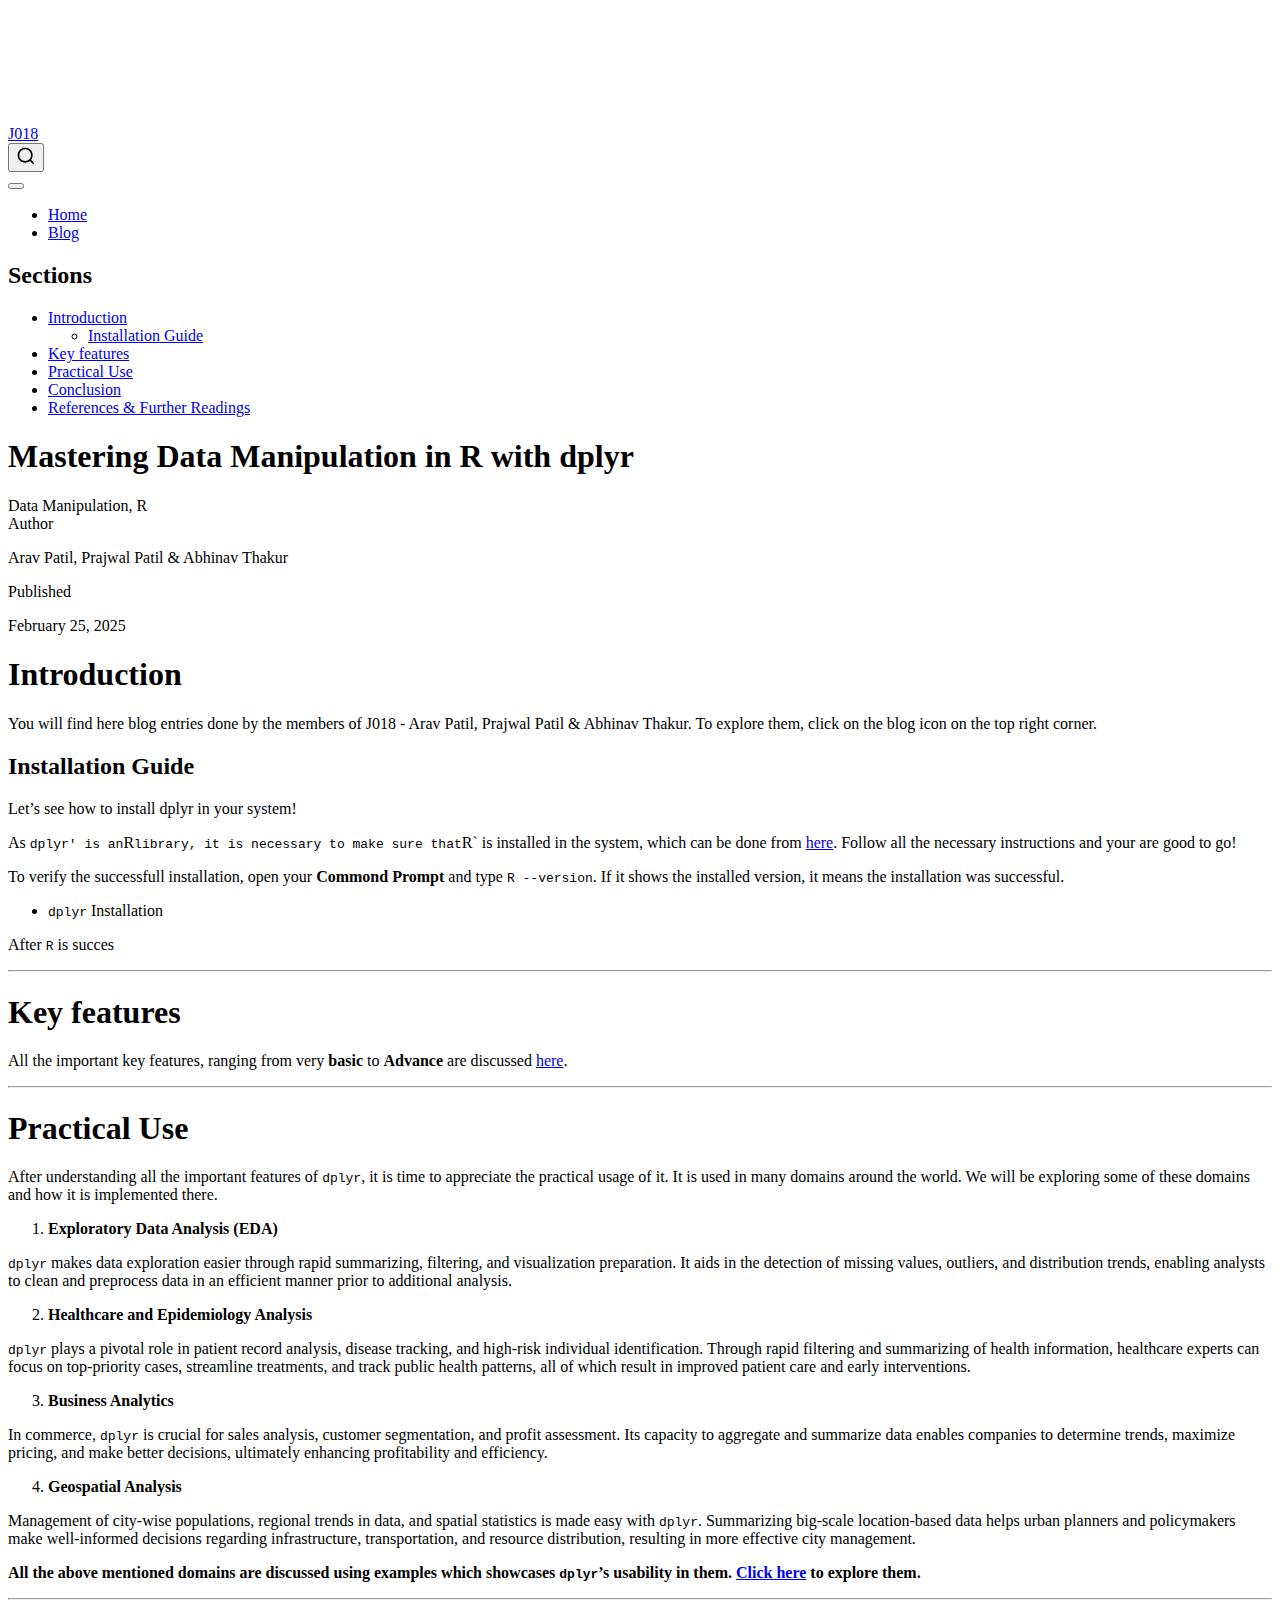
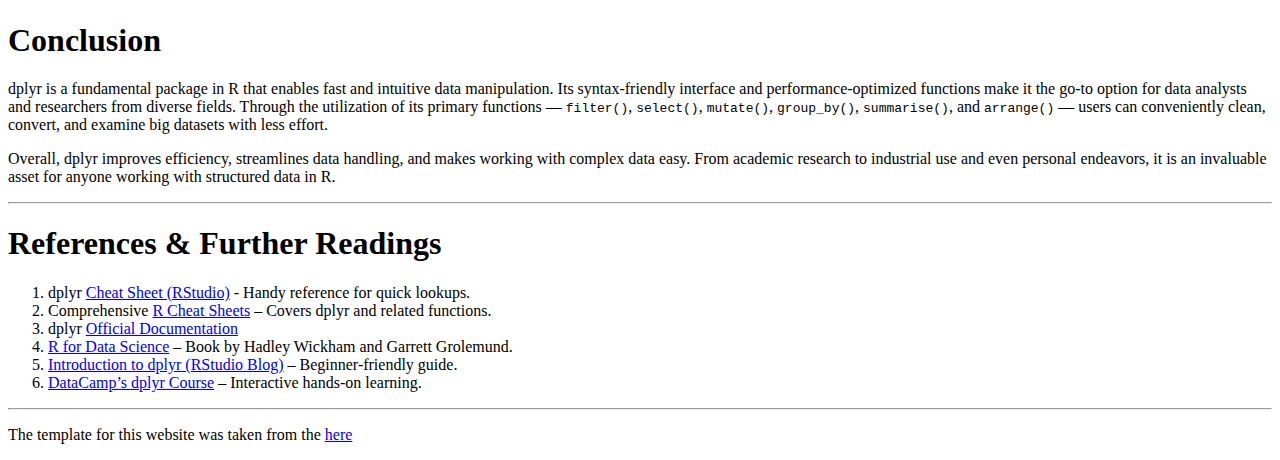
==== index.html @ f8c38899 "Built site for gh-pages" ====
<!DOCTYPE html>
<html xmlns="http://www.w3.org/1999/xhtml" lang="en" xml:lang="en"><head>

<meta charset="utf-8">
<meta name="generator" content="quarto-1.6.42">

<meta name="viewport" content="width=device-width, initial-scale=1.0, user-scalable=yes">

<meta name="dcterms.date" content="2025-02-25">

<title>Mastering Data Manipulation in R with dplyr – J018</title>
<style>
code{white-space: pre-wrap;}
span.smallcaps{font-variant: small-caps;}
div.columns{display: flex; gap: min(4vw, 1.5em);}
div.column{flex: auto; overflow-x: auto;}
div.hanging-indent{margin-left: 1.5em; text-indent: -1.5em;}
ul.task-list{list-style: none;}
ul.task-list li input[type="checkbox"] {
  width: 0.8em;
  margin: 0 0.8em 0.2em -1em; /* quarto-specific, see https://github.com/quarto-dev/quarto-cli/issues/4556 */ 
  vertical-align: middle;
}
</style>


<script src="site_libs/quarto-nav/quarto-nav.js"></script>
<script src="site_libs/quarto-nav/headroom.min.js"></script>
<script src="site_libs/clipboard/clipboard.min.js"></script>
<script src="site_libs/quarto-search/autocomplete.umd.js"></script>
<script src="site_libs/quarto-search/fuse.min.js"></script>
<script src="site_libs/quarto-search/quarto-search.js"></script>
<meta name="quarto:offset" content="./">
<script src="site_libs/quarto-html/quarto.js"></script>
<script src="site_libs/quarto-html/popper.min.js"></script>
<script src="site_libs/quarto-html/tippy.umd.min.js"></script>
<script src="site_libs/quarto-html/anchor.min.js"></script>
<link href="site_libs/quarto-html/tippy.css" rel="stylesheet">
<link href="site_libs/quarto-html/quarto-syntax-highlighting-8e00f2f28a1266a720913de837032221.css" rel="stylesheet" id="quarto-text-highlighting-styles">
<script src="site_libs/bootstrap/bootstrap.min.js"></script>
<link href="site_libs/bootstrap/bootstrap-icons.css" rel="stylesheet">
<link href="site_libs/bootstrap/bootstrap-535b2d08f8885db18e96ea21f6c52a14.min.css" rel="stylesheet" append-hash="true" id="quarto-bootstrap" data-mode="light">
<script id="quarto-search-options" type="application/json">{
  "location": "navbar",
  "copy-button": false,
  "collapse-after": 3,
  "panel-placement": "end",
  "type": "overlay",
  "limit": 50,
  "keyboard-shortcut": [
    "f",
    "/",
    "s"
  ],
  "show-item-context": false,
  "language": {
    "search-no-results-text": "No results",
    "search-matching-documents-text": "matching documents",
    "search-copy-link-title": "Copy link to search",
    "search-hide-matches-text": "Hide additional matches",
    "search-more-match-text": "more match in this document",
    "search-more-matches-text": "more matches in this document",
    "search-clear-button-title": "Clear",
    "search-text-placeholder": "",
    "search-detached-cancel-button-title": "Cancel",
    "search-submit-button-title": "Submit",
    "search-label": "Search"
  }
}</script>


</head>

<body class="nav-fixed">

<div id="quarto-search-results"></div>
  <header id="quarto-header" class="headroom fixed-top">
    <nav class="navbar navbar-expand-lg " data-bs-theme="dark">
      <div class="navbar-container container-fluid">
      <div class="navbar-brand-container mx-auto">
    <a class="navbar-brand" href="./index.html">
    <span class="navbar-title">J018</span>
    </a>
  </div>
            <div id="quarto-search" class="" title="Search"></div>
          <button class="navbar-toggler" type="button" data-bs-toggle="collapse" data-bs-target="#navbarCollapse" aria-controls="navbarCollapse" role="menu" aria-expanded="false" aria-label="Toggle navigation" onclick="if (window.quartoToggleHeadroom) { window.quartoToggleHeadroom(); }">
  <span class="navbar-toggler-icon"></span>
</button>
          <div class="collapse navbar-collapse" id="navbarCollapse">
            <ul class="navbar-nav navbar-nav-scroll ms-auto">
  <li class="nav-item">
    <a class="nav-link active" href="./index.html" aria-current="page"> 
<span class="menu-text">Home</span></a>
  </li>  
  <li class="nav-item">
    <a class="nav-link" href="./blog.html"> 
<span class="menu-text">Blog</span></a>
  </li>  
</ul>
          </div> <!-- /navcollapse -->
            <div class="quarto-navbar-tools">
</div>
      </div> <!-- /container-fluid -->
    </nav>
</header>
<!-- content -->
<div id="quarto-content" class="quarto-container page-columns page-rows-contents page-layout-article page-navbar">
<!-- sidebar -->
<!-- margin-sidebar -->
    <div id="quarto-margin-sidebar" class="sidebar margin-sidebar">
        <nav id="TOC" role="doc-toc" class="toc-active">
    <h2 id="toc-title">Sections</h2>
   
  <ul>
  <li><a href="#introduction" id="toc-introduction" class="nav-link active" data-scroll-target="#introduction">Introduction</a>
  <ul class="collapse">
  <li><a href="#installation-guide" id="toc-installation-guide" class="nav-link" data-scroll-target="#installation-guide">Installation Guide</a></li>
  </ul></li>
  <li><a href="#key-features" id="toc-key-features" class="nav-link" data-scroll-target="#key-features">Key features</a></li>
  <li><a href="#practical-use" id="toc-practical-use" class="nav-link" data-scroll-target="#practical-use">Practical Use</a></li>
  <li><a href="#conclusion" id="toc-conclusion" class="nav-link" data-scroll-target="#conclusion">Conclusion</a></li>
  <li><a href="#references-further-readings" id="toc-references-further-readings" class="nav-link" data-scroll-target="#references-further-readings">References &amp; Further Readings</a></li>
  </ul>
</nav>
    </div>
<!-- main -->
<main class="content" id="quarto-document-content">

<header id="title-block-header" class="quarto-title-block default">
<div class="quarto-title">
<h1 class="title">Mastering Data Manipulation in R with dplyr</h1>
  <div class="quarto-categories">
    <div class="quarto-category">Data Manipulation, R</div>
  </div>
  </div>



<div class="quarto-title-meta">

    <div>
    <div class="quarto-title-meta-heading">Author</div>
    <div class="quarto-title-meta-contents">
             <p>Arav Patil, Prajwal Patil &amp; Abhinav Thakur </p>
          </div>
  </div>
    
    <div>
    <div class="quarto-title-meta-heading">Published</div>
    <div class="quarto-title-meta-contents">
      <p class="date">February 25, 2025</p>
    </div>
  </div>
  
    
  </div>
  


</header>


<section id="introduction" class="level1">
<h1>Introduction</h1>
<p>You will find here blog entries done by the members of J018 - Arav Patil, Prajwal Patil &amp; Abhinav Thakur. To explore them, click on the blog icon on the top right corner.</p>
<section id="installation-guide" class="level2">
<h2 class="anchored" data-anchor-id="installation-guide">Installation Guide</h2>
<p>Let’s see how to install dplyr in your system!</p>
<p>As <code>dplyr' is an</code>R<code>library, it is necessary to make sure that</code>R` is installed in the system, which can be done from <a href="https://cran.r-project.org/bin/windows/base/">here</a>. Follow all the necessary instructions and your are good to go!</p>
<p>To verify the successfull installation, open your <strong>Commond Prompt</strong> and type <code>R --version</code>. If it shows the installed version, it means the installation was successful.</p>
<ul>
<li><code>dplyr</code> Installation</li>
</ul>
<p>After <code>R</code> is succes</p>
<hr>
</section>
</section>
<section id="key-features" class="level1">
<h1>Key features</h1>
<p>All the important key features, ranging from very <strong>basic</strong> to <strong>Advance</strong> are discussed <a href="https://aravpatil000.github.io/quarto-web/posts/J018_R_Coding.html">here</a>.</p>
<hr>
</section>
<section id="practical-use" class="level1">
<h1>Practical Use</h1>
<p>After understanding all the important features of <code>dplyr</code>, it is time to appreciate the practical usage of it. It is used in many domains around the world. We will be exploring some of these domains and how it is implemented there.</p>
<ol type="1">
<li><strong>Exploratory Data Analysis (EDA)</strong></li>
</ol>
<p><code>dplyr</code> makes data exploration easier through rapid summarizing, filtering, and visualization preparation. It aids in the detection of missing values, outliers, and distribution trends, enabling analysts to clean and preprocess data in an efficient manner prior to additional analysis.</p>
<ol start="2" type="1">
<li><strong>Healthcare and Epidemiology Analysis</strong></li>
</ol>
<p><code>dplyr</code> plays a pivotal role in patient record analysis, disease tracking, and high-risk individual identification. Through rapid filtering and summarizing of health information, healthcare experts can focus on top-priority cases, streamline treatments, and track public health patterns, all of which result in improved patient care and early interventions.</p>
<ol start="3" type="1">
<li><strong>Business Analytics</strong></li>
</ol>
<p>In commerce, <code>dplyr</code> is crucial for sales analysis, customer segmentation, and profit assessment. Its capacity to aggregate and summarize data enables companies to determine trends, maximize pricing, and make better decisions, ultimately enhancing profitability and efficiency.</p>
<ol start="4" type="1">
<li><strong>Geospatial Analysis</strong></li>
</ol>
<p>Management of city-wise populations, regional trends in data, and spatial statistics is made easy with <code>dplyr</code>. Summarizing big-scale location-based data helps urban planners and policymakers make well-informed decisions regarding infrastructure, transportation, and resource distribution, resulting in more effective city management.</p>
<p><strong>All the above mentioned domains are discussed using examples which showcases <code>dplyr</code>’s usability in them. <a href="https://aravpatil000.github.io/quarto-web/posts/J018_Exposition.html">Click here</a> to explore them.</strong></p>
<hr>
</section>
<section id="conclusion" class="level1">
<h1>Conclusion</h1>
<p>dplyr is a fundamental package in R that enables fast and intuitive data manipulation. Its syntax-friendly interface and performance-optimized functions make it the go-to option for data analysts and researchers from diverse fields. Through the utilization of its primary functions — <code>filter()</code>, <code>select()</code>, <code>mutate()</code>, <code>group_by()</code>, <code>summarise()</code>, and <code>arrange()</code> — users can conveniently clean, convert, and examine big datasets with less effort.</p>
<p>Overall, dplyr improves efficiency, streamlines data handling, and makes working with complex data easy. From academic research to industrial use and even personal endeavors, it is an invaluable asset for anyone working with structured data in R.</p>
<hr>
</section>
<section id="references-further-readings" class="level1">
<h1>References &amp; Further Readings</h1>
<ol type="1">
<li>dplyr <a href="https://rstudio.github.io/cheatsheets/data-transformation.pdf">Cheat Sheet (RStudio)</a> - Handy reference for quick lookups.</li>
<li>Comprehensive <a href="https://github.com/rstudio/cheatsheets">R Cheat Sheets</a> – Covers dplyr and related functions.</li>
<li>dplyr <a href="https://dplyr.tidyverse.org/">Official Documentation</a></li>
<li><a href="https://r4ds.had.co.nz/">R for Data Science</a> – Book by Hadley Wickham and Garrett Grolemund.</li>
<li><a href="https://www.rstudio.com/resources/cheatsheets/">Introduction to dplyr (RStudio Blog)</a> – Beginner-friendly guide.</li>
<li><a href="https://www.datacamp.com/courses/dplyr-data-manipulation-in-r">DataCamp’s dplyr Course</a> – Interactive hands-on learning.</li>
</ol>
<hr>
<p>The template for this website was taken from the <a href="https://github.com/nipunbatra/quarto-template">here</a></p>


</section>

</main> <!-- /main -->
<script id="quarto-html-after-body" type="application/javascript">
window.document.addEventListener("DOMContentLoaded", function (event) {
  const toggleBodyColorMode = (bsSheetEl) => {
    const mode = bsSheetEl.getAttribute("data-mode");
    const bodyEl = window.document.querySelector("body");
    if (mode === "dark") {
      bodyEl.classList.add("quarto-dark");
      bodyEl.classList.remove("quarto-light");
    } else {
      bodyEl.classList.add("quarto-light");
      bodyEl.classList.remove("quarto-dark");
    }
  }
  const toggleBodyColorPrimary = () => {
    const bsSheetEl = window.document.querySelector("link#quarto-bootstrap");
    if (bsSheetEl) {
      toggleBodyColorMode(bsSheetEl);
    }
  }
  toggleBodyColorPrimary();  
  const icon = "";
  const anchorJS = new window.AnchorJS();
  anchorJS.options = {
    placement: 'right',
    icon: icon
  };
  anchorJS.add('.anchored');
  const isCodeAnnotation = (el) => {
    for (const clz of el.classList) {
      if (clz.startsWith('code-annotation-')) {                     
        return true;
      }
    }
    return false;
  }
  const onCopySuccess = function(e) {
    // button target
    const button = e.trigger;
    // don't keep focus
    button.blur();
    // flash "checked"
    button.classList.add('code-copy-button-checked');
    var currentTitle = button.getAttribute("title");
    button.setAttribute("title", "Copied!");
    let tooltip;
    if (window.bootstrap) {
      button.setAttribute("data-bs-toggle", "tooltip");
      button.setAttribute("data-bs-placement", "left");
      button.setAttribute("data-bs-title", "Copied!");
      tooltip = new bootstrap.Tooltip(button, 
        { trigger: "manual", 
          customClass: "code-copy-button-tooltip",
          offset: [0, -8]});
      tooltip.show();    
    }
    setTimeout(function() {
      if (tooltip) {
        tooltip.hide();
        button.removeAttribute("data-bs-title");
        button.removeAttribute("data-bs-toggle");
        button.removeAttribute("data-bs-placement");
      }
      button.setAttribute("title", currentTitle);
      button.classList.remove('code-copy-button-checked');
    }, 1000);
    // clear code selection
    e.clearSelection();
  }
  const getTextToCopy = function(trigger) {
      const codeEl = trigger.previousElementSibling.cloneNode(true);
      for (const childEl of codeEl.children) {
        if (isCodeAnnotation(childEl)) {
          childEl.remove();
        }
      }
      return codeEl.innerText;
  }
  const clipboard = new window.ClipboardJS('.code-copy-button:not([data-in-quarto-modal])', {
    text: getTextToCopy
  });
  clipboard.on('success', onCopySuccess);
  if (window.document.getElementById('quarto-embedded-source-code-modal')) {
    const clipboardModal = new window.ClipboardJS('.code-copy-button[data-in-quarto-modal]', {
      text: getTextToCopy,
      container: window.document.getElementById('quarto-embedded-source-code-modal')
    });
    clipboardModal.on('success', onCopySuccess);
  }
    var localhostRegex = new RegExp(/^(?:http|https):\/\/localhost\:?[0-9]*\//);
    var mailtoRegex = new RegExp(/^mailto:/);
      var filterRegex = new RegExp("https:\/\/AravPatil000\.github\.io\/J018_Blogs\/");
    var isInternal = (href) => {
        return filterRegex.test(href) || localhostRegex.test(href) || mailtoRegex.test(href);
    }
    // Inspect non-navigation links and adorn them if external
 	var links = window.document.querySelectorAll('a[href]:not(.nav-link):not(.navbar-brand):not(.toc-action):not(.sidebar-link):not(.sidebar-item-toggle):not(.pagination-link):not(.no-external):not([aria-hidden]):not(.dropdown-item):not(.quarto-navigation-tool):not(.about-link)');
    for (var i=0; i<links.length; i++) {
      const link = links[i];
      if (!isInternal(link.href)) {
        // undo the damage that might have been done by quarto-nav.js in the case of
        // links that we want to consider external
        if (link.dataset.originalHref !== undefined) {
          link.href = link.dataset.originalHref;
        }
      }
    }
  function tippyHover(el, contentFn, onTriggerFn, onUntriggerFn) {
    const config = {
      allowHTML: true,
      maxWidth: 500,
      delay: 100,
      arrow: false,
      appendTo: function(el) {
          return el.parentElement;
      },
      interactive: true,
      interactiveBorder: 10,
      theme: 'quarto',
      placement: 'bottom-start',
    };
    if (contentFn) {
      config.content = contentFn;
    }
    if (onTriggerFn) {
      config.onTrigger = onTriggerFn;
    }
    if (onUntriggerFn) {
      config.onUntrigger = onUntriggerFn;
    }
    window.tippy(el, config); 
  }
  const noterefs = window.document.querySelectorAll('a[role="doc-noteref"]');
  for (var i=0; i<noterefs.length; i++) {
    const ref = noterefs[i];
    tippyHover(ref, function() {
      // use id or data attribute instead here
      let href = ref.getAttribute('data-footnote-href') || ref.getAttribute('href');
      try { href = new URL(href).hash; } catch {}
      const id = href.replace(/^#\/?/, "");
      const note = window.document.getElementById(id);
      if (note) {
        return note.innerHTML;
      } else {
        return "";
      }
    });
  }
  const xrefs = window.document.querySelectorAll('a.quarto-xref');
  const processXRef = (id, note) => {
    // Strip column container classes
    const stripColumnClz = (el) => {
      el.classList.remove("page-full", "page-columns");
      if (el.children) {
        for (const child of el.children) {
          stripColumnClz(child);
        }
      }
    }
    stripColumnClz(note)
    if (id === null || id.startsWith('sec-')) {
      // Special case sections, only their first couple elements
      const container = document.createElement("div");
      if (note.children && note.children.length > 2) {
        container.appendChild(note.children[0].cloneNode(true));
        for (let i = 1; i < note.children.length; i++) {
          const child = note.children[i];
          if (child.tagName === "P" && child.innerText === "") {
            continue;
          } else {
            container.appendChild(child.cloneNode(true));
            break;
          }
        }
        if (window.Quarto?.typesetMath) {
          window.Quarto.typesetMath(container);
        }
        return container.innerHTML
      } else {
        if (window.Quarto?.typesetMath) {
          window.Quarto.typesetMath(note);
        }
        return note.innerHTML;
      }
    } else {
      // Remove any anchor links if they are present
      const anchorLink = note.querySelector('a.anchorjs-link');
      if (anchorLink) {
        anchorLink.remove();
      }
      if (window.Quarto?.typesetMath) {
        window.Quarto.typesetMath(note);
      }
      if (note.classList.contains("callout")) {
        return note.outerHTML;
      } else {
        return note.innerHTML;
      }
    }
  }
  for (var i=0; i<xrefs.length; i++) {
    const xref = xrefs[i];
    tippyHover(xref, undefined, function(instance) {
      instance.disable();
      let url = xref.getAttribute('href');
      let hash = undefined; 
      if (url.startsWith('#')) {
        hash = url;
      } else {
        try { hash = new URL(url).hash; } catch {}
      }
      if (hash) {
        const id = hash.replace(/^#\/?/, "");
        const note = window.document.getElementById(id);
        if (note !== null) {
          try {
            const html = processXRef(id, note.cloneNode(true));
            instance.setContent(html);
          } finally {
            instance.enable();
            instance.show();
          }
        } else {
          // See if we can fetch this
          fetch(url.split('#')[0])
          .then(res => res.text())
          .then(html => {
            const parser = new DOMParser();
            const htmlDoc = parser.parseFromString(html, "text/html");
            const note = htmlDoc.getElementById(id);
            if (note !== null) {
              const html = processXRef(id, note);
              instance.setContent(html);
            } 
          }).finally(() => {
            instance.enable();
            instance.show();
          });
        }
      } else {
        // See if we can fetch a full url (with no hash to target)
        // This is a special case and we should probably do some content thinning / targeting
        fetch(url)
        .then(res => res.text())
        .then(html => {
          const parser = new DOMParser();
          const htmlDoc = parser.parseFromString(html, "text/html");
          const note = htmlDoc.querySelector('main.content');
          if (note !== null) {
            // This should only happen for chapter cross references
            // (since there is no id in the URL)
            // remove the first header
            if (note.children.length > 0 && note.children[0].tagName === "HEADER") {
              note.children[0].remove();
            }
            const html = processXRef(null, note);
            instance.setContent(html);
          } 
        }).finally(() => {
          instance.enable();
          instance.show();
        });
      }
    }, function(instance) {
    });
  }
      let selectedAnnoteEl;
      const selectorForAnnotation = ( cell, annotation) => {
        let cellAttr = 'data-code-cell="' + cell + '"';
        let lineAttr = 'data-code-annotation="' +  annotation + '"';
        const selector = 'span[' + cellAttr + '][' + lineAttr + ']';
        return selector;
      }
      const selectCodeLines = (annoteEl) => {
        const doc = window.document;
        const targetCell = annoteEl.getAttribute("data-target-cell");
        const targetAnnotation = annoteEl.getAttribute("data-target-annotation");
        const annoteSpan = window.document.querySelector(selectorForAnnotation(targetCell, targetAnnotation));
        const lines = annoteSpan.getAttribute("data-code-lines").split(",");
        const lineIds = lines.map((line) => {
          return targetCell + "-" + line;
        })
        let top = null;
        let height = null;
        let parent = null;
        if (lineIds.length > 0) {
            //compute the position of the single el (top and bottom and make a div)
            const el = window.document.getElementById(lineIds[0]);
            top = el.offsetTop;
            height = el.offsetHeight;
            parent = el.parentElement.parentElement;
          if (lineIds.length > 1) {
            const lastEl = window.document.getElementById(lineIds[lineIds.length - 1]);
            const bottom = lastEl.offsetTop + lastEl.offsetHeight;
            height = bottom - top;
          }
          if (top !== null && height !== null && parent !== null) {
            // cook up a div (if necessary) and position it 
            let div = window.document.getElementById("code-annotation-line-highlight");
            if (div === null) {
              div = window.document.createElement("div");
              div.setAttribute("id", "code-annotation-line-highlight");
              div.style.position = 'absolute';
              parent.appendChild(div);
            }
            div.style.top = top - 2 + "px";
            div.style.height = height + 4 + "px";
            div.style.left = 0;
            let gutterDiv = window.document.getElementById("code-annotation-line-highlight-gutter");
            if (gutterDiv === null) {
              gutterDiv = window.document.createElement("div");
              gutterDiv.setAttribute("id", "code-annotation-line-highlight-gutter");
              gutterDiv.style.position = 'absolute';
              const codeCell = window.document.getElementById(targetCell);
              const gutter = codeCell.querySelector('.code-annotation-gutter');
              gutter.appendChild(gutterDiv);
            }
            gutterDiv.style.top = top - 2 + "px";
            gutterDiv.style.height = height + 4 + "px";
          }
          selectedAnnoteEl = annoteEl;
        }
      };
      const unselectCodeLines = () => {
        const elementsIds = ["code-annotation-line-highlight", "code-annotation-line-highlight-gutter"];
        elementsIds.forEach((elId) => {
          const div = window.document.getElementById(elId);
          if (div) {
            div.remove();
          }
        });
        selectedAnnoteEl = undefined;
      };
        // Handle positioning of the toggle
    window.addEventListener(
      "resize",
      throttle(() => {
        elRect = undefined;
        if (selectedAnnoteEl) {
          selectCodeLines(selectedAnnoteEl);
        }
      }, 10)
    );
    function throttle(fn, ms) {
    let throttle = false;
    let timer;
      return (...args) => {
        if(!throttle) { // first call gets through
            fn.apply(this, args);
            throttle = true;
        } else { // all the others get throttled
            if(timer) clearTimeout(timer); // cancel #2
            timer = setTimeout(() => {
              fn.apply(this, args);
              timer = throttle = false;
            }, ms);
        }
      };
    }
      // Attach click handler to the DT
      const annoteDls = window.document.querySelectorAll('dt[data-target-cell]');
      for (const annoteDlNode of annoteDls) {
        annoteDlNode.addEventListener('click', (event) => {
          const clickedEl = event.target;
          if (clickedEl !== selectedAnnoteEl) {
            unselectCodeLines();
            const activeEl = window.document.querySelector('dt[data-target-cell].code-annotation-active');
            if (activeEl) {
              activeEl.classList.remove('code-annotation-active');
            }
            selectCodeLines(clickedEl);
            clickedEl.classList.add('code-annotation-active');
          } else {
            // Unselect the line
            unselectCodeLines();
            clickedEl.classList.remove('code-annotation-active');
          }
        });
      }
  const findCites = (el) => {
    const parentEl = el.parentElement;
    if (parentEl) {
      const cites = parentEl.dataset.cites;
      if (cites) {
        return {
          el,
          cites: cites.split(' ')
        };
      } else {
        return findCites(el.parentElement)
      }
    } else {
      return undefined;
    }
  };
  var bibliorefs = window.document.querySelectorAll('a[role="doc-biblioref"]');
  for (var i=0; i<bibliorefs.length; i++) {
    const ref = bibliorefs[i];
    const citeInfo = findCites(ref);
    if (citeInfo) {
      tippyHover(citeInfo.el, function() {
        var popup = window.document.createElement('div');
        citeInfo.cites.forEach(function(cite) {
          var citeDiv = window.document.createElement('div');
          citeDiv.classList.add('hanging-indent');
          citeDiv.classList.add('csl-entry');
          var biblioDiv = window.document.getElementById('ref-' + cite);
          if (biblioDiv) {
            citeDiv.innerHTML = biblioDiv.innerHTML;
          }
          popup.appendChild(citeDiv);
        });
        return popup.innerHTML;
      });
    }
  }
});
</script>
</div> <!-- /content -->




</body></html>
---- site_libs/quarto-html/tippy.css ----
.tippy-box[data-animation=fade][data-state=hidden]{opacity:0}[data-tippy-root]{max-width:calc(100vw - 10px)}.tippy-box{position:relative;background-color:#333;color:#fff;border-radius:4px;font-size:14px;line-height:1.4;white-space:normal;outline:0;transition-property:transform,visibility,opacity}.tippy-box[data-placement^=top]>.tippy-arrow{bottom:0}.tippy-box[data-placement^=top]>.tippy-arrow:before{bottom:-7px;left:0;border-width:8px 8px 0;border-top-color:initial;transform-origin:center top}.tippy-box[data-placement^=bottom]>.tippy-arrow{top:0}.tippy-box[data-placement^=bottom]>.tippy-arrow:before{top:-7px;left:0;border-width:0 8px 8px;border-bottom-color:initial;transform-origin:center bottom}.tippy-box[data-placement^=left]>.tippy-arrow{right:0}.tippy-box[data-placement^=left]>.tippy-arrow:before{border-width:8px 0 8px 8px;border-left-color:initial;right:-7px;transform-origin:center left}.tippy-box[data-placement^=right]>.tippy-arrow{left:0}.tippy-box[data-placement^=right]>.tippy-arrow:before{left:-7px;border-width:8px 8px 8px 0;border-right-color:initial;transform-origin:center right}.tippy-box[data-inertia][data-state=visible]{transition-timing-function:cubic-bezier(.54,1.5,.38,1.11)}.tippy-arrow{width:16px;height:16px;color:#333}.tippy-arrow:before{content:"";position:absolute;border-color:transparent;border-style:solid}.tippy-content{position:relative;padding:5px 9px;z-index:1}
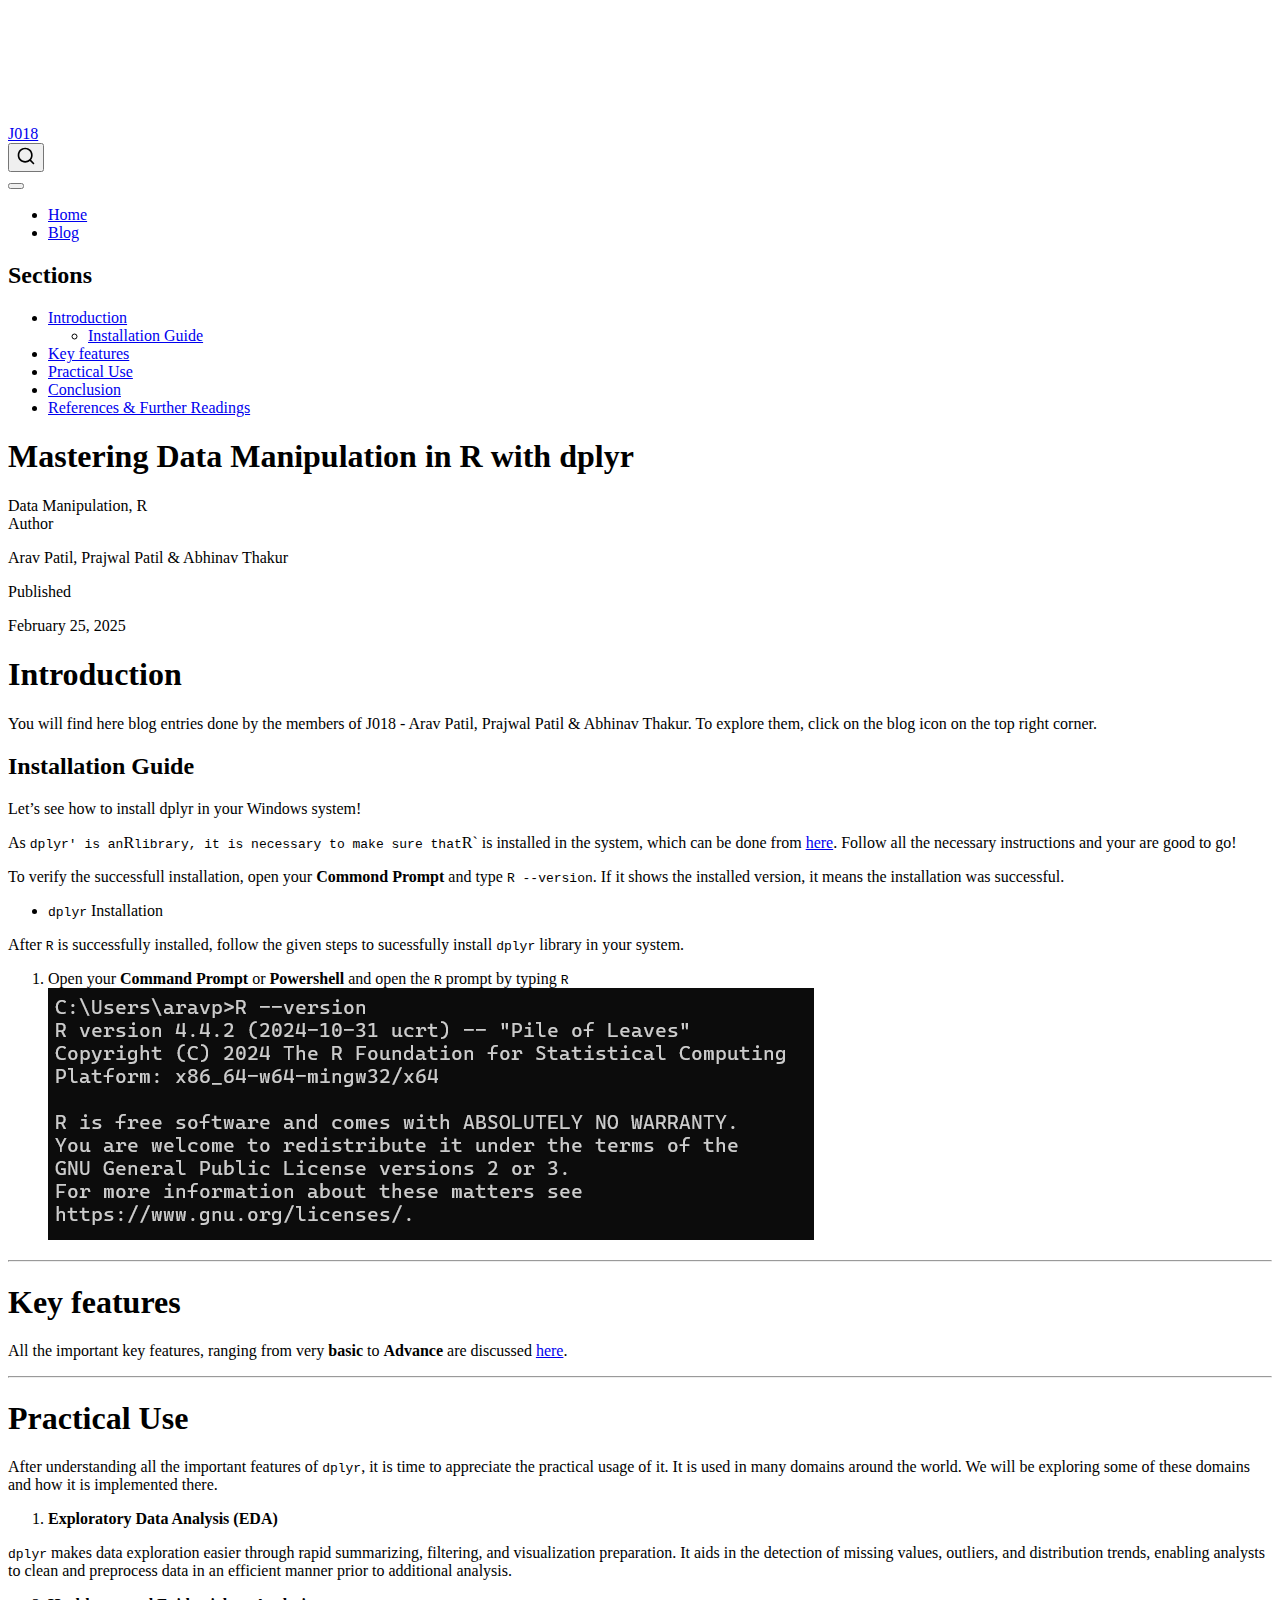
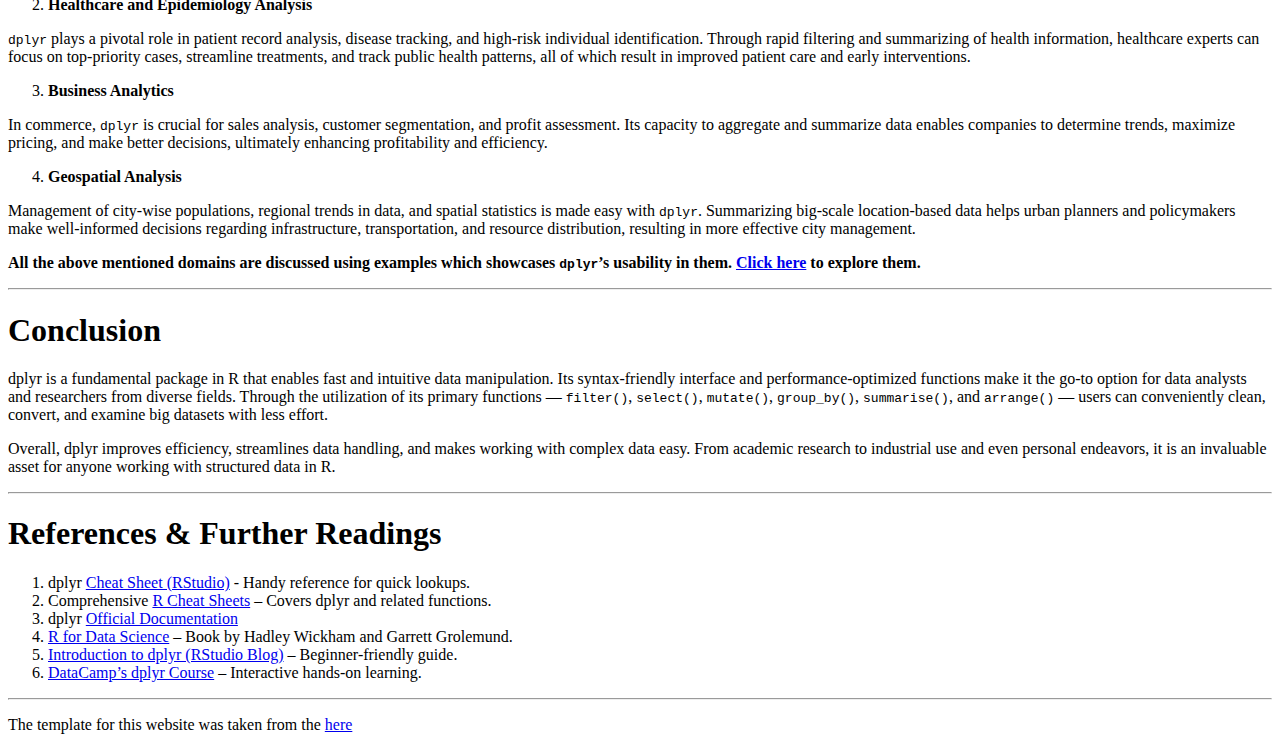
==== commit 8236db56: "Built site for gh-pages" ====
--- a/index.html
+++ b/index.html
@@ -165,13 +165,16 @@
 <p>You will find here blog entries done by the members of J018 - Arav Patil, Prajwal Patil &amp; Abhinav Thakur. To explore them, click on the blog icon on the top right corner.</p>
 <section id="installation-guide" class="level2">
 <h2 class="anchored" data-anchor-id="installation-guide">Installation Guide</h2>
-<p>Let’s see how to install dplyr in your system!</p>
+<p>Let’s see how to install dplyr in your Windows system!</p>
 <p>As <code>dplyr' is an</code>R<code>library, it is necessary to make sure that</code>R` is installed in the system, which can be done from <a href="https://cran.r-project.org/bin/windows/base/">here</a>. Follow all the necessary instructions and your are good to go!</p>
 <p>To verify the successfull installation, open your <strong>Commond Prompt</strong> and type <code>R --version</code>. If it shows the installed version, it means the installation was successful.</p>
 <ul>
 <li><code>dplyr</code> Installation</li>
 </ul>
-<p>After <code>R</code> is succes</p>
+<p>After <code>R</code> is successfully installed, follow the given steps to sucessfully install <code>dplyr</code> library in your system.</p>
+<ol type="1">
+<li>Open your <strong>Command Prompt</strong> or <strong>Powershell</strong> and open the <code>R</code> prompt by typing <code>R</code> <img src="images/r--version.png" class="img-fluid" alt="Image 1"></li>
+</ol>
 <hr>
 </section>
 </section>
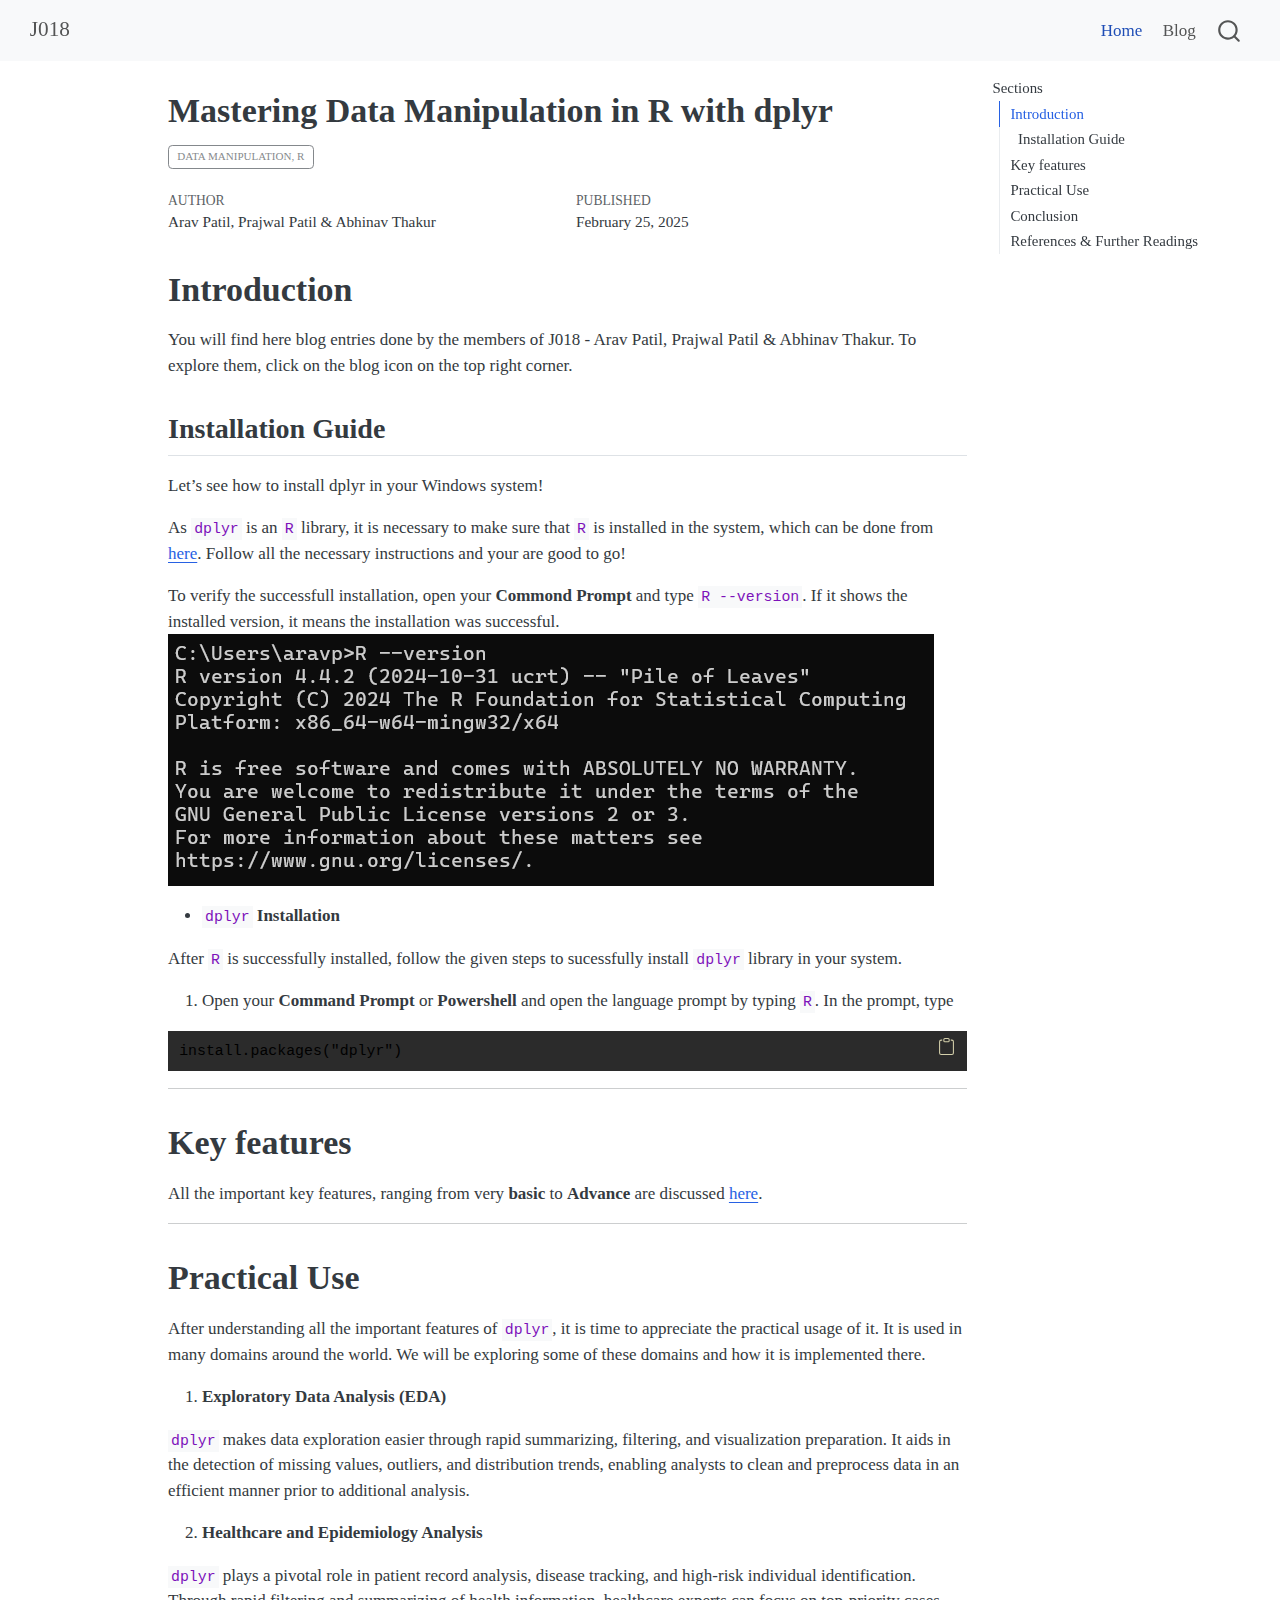
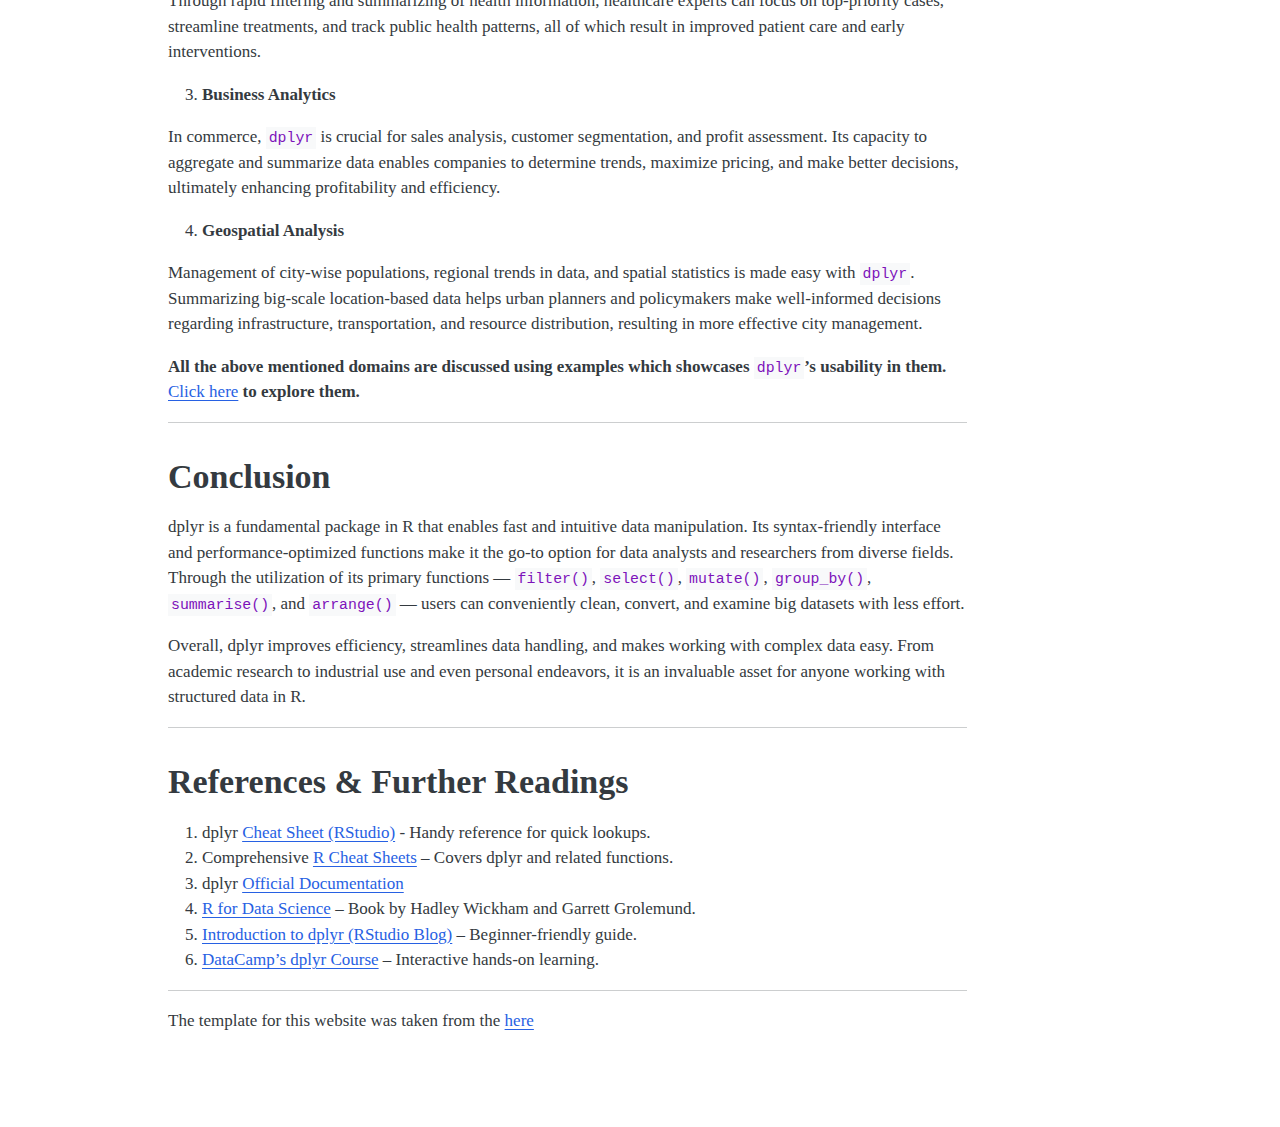
==== commit a9a55371: "Built site for gh-pages" ====
--- a/index.html
+++ b/index.html
@@ -20,6 +20,40 @@
   width: 0.8em;
   margin: 0 0.8em 0.2em -1em; /* quarto-specific, see https://github.com/quarto-dev/quarto-cli/issues/4556 */ 
   vertical-align: middle;
+}
+/* CSS for syntax highlighting */
+pre > code.sourceCode { white-space: pre; position: relative; }
+pre > code.sourceCode > span { line-height: 1.25; }
+pre > code.sourceCode > span:empty { height: 1.2em; }
+.sourceCode { overflow: visible; }
+code.sourceCode > span { color: inherit; text-decoration: inherit; }
+div.sourceCode { margin: 1em 0; }
+pre.sourceCode { margin: 0; }
+@media screen {
+div.sourceCode { overflow: auto; }
+}
+@media print {
+pre > code.sourceCode { white-space: pre-wrap; }
+pre > code.sourceCode > span { display: inline-block; text-indent: -5em; padding-left: 5em; }
+}
+pre.numberSource code
+  { counter-reset: source-line 0; }
+pre.numberSource code > span
+  { position: relative; left: -4em; counter-increment: source-line; }
+pre.numberSource code > span > a:first-child::before
+  { content: counter(source-line);
+    position: relative; left: -1em; text-align: right; vertical-align: baseline;
+    border: none; display: inline-block;
+    -webkit-touch-callout: none; -webkit-user-select: none;
+    -khtml-user-select: none; -moz-user-select: none;
+    -ms-user-select: none; user-select: none;
+    padding: 0 4px; width: 4em;
+  }
+pre.numberSource { margin-left: 3em;  padding-left: 4px; }
+div.sourceCode
+  {   }
+@media screen {
+pre > code.sourceCode > span > a:first-child::before { text-decoration: underline; }
 }
 </style>
 
@@ -166,15 +200,16 @@
 <section id="installation-guide" class="level2">
 <h2 class="anchored" data-anchor-id="installation-guide">Installation Guide</h2>
 <p>Let’s see how to install dplyr in your Windows system!</p>
-<p>As <code>dplyr' is an</code>R<code>library, it is necessary to make sure that</code>R` is installed in the system, which can be done from <a href="https://cran.r-project.org/bin/windows/base/">here</a>. Follow all the necessary instructions and your are good to go!</p>
-<p>To verify the successfull installation, open your <strong>Commond Prompt</strong> and type <code>R --version</code>. If it shows the installed version, it means the installation was successful.</p>
+<p>As <code>dplyr</code> is an <code>R</code> library, it is necessary to make sure that <code>R</code> is installed in the system, which can be done from <a href="https://cran.r-project.org/bin/windows/base/">here</a>. Follow all the necessary instructions and your are good to go!</p>
+<p>To verify the successfull installation, open your <strong>Commond Prompt</strong> and type <code>R --version</code>. If it shows the installed version, it means the installation was successful. <img src="images/r--version.png" class="img-fluid" alt="Image 1"></p>
 <ul>
-<li><code>dplyr</code> Installation</li>
+<li><strong><code>dplyr</code> Installation</strong></li>
 </ul>
 <p>After <code>R</code> is successfully installed, follow the given steps to sucessfully install <code>dplyr</code> library in your system.</p>
 <ol type="1">
-<li>Open your <strong>Command Prompt</strong> or <strong>Powershell</strong> and open the <code>R</code> prompt by typing <code>R</code> <img src="images/r--version.png" class="img-fluid" alt="Image 1"></li>
+<li>Open your <strong>Command Prompt</strong> or <strong>Powershell</strong> and open the language prompt by typing <code>R</code>. In the prompt, type</li>
 </ol>
+<div class="sourceCode" id="cb1"><pre class="sourceCode r code-with-copy"><code class="sourceCode r"><span id="cb1-1"><a href="#cb1-1" aria-hidden="true" tabindex="-1"></a><span class="fu">install.packages</span>(<span class="st">"dplyr"</span>)</span></code><button title="Copy to Clipboard" class="code-copy-button"><i class="bi"></i></button></pre></div>
 <hr>
 </section>
 </section>
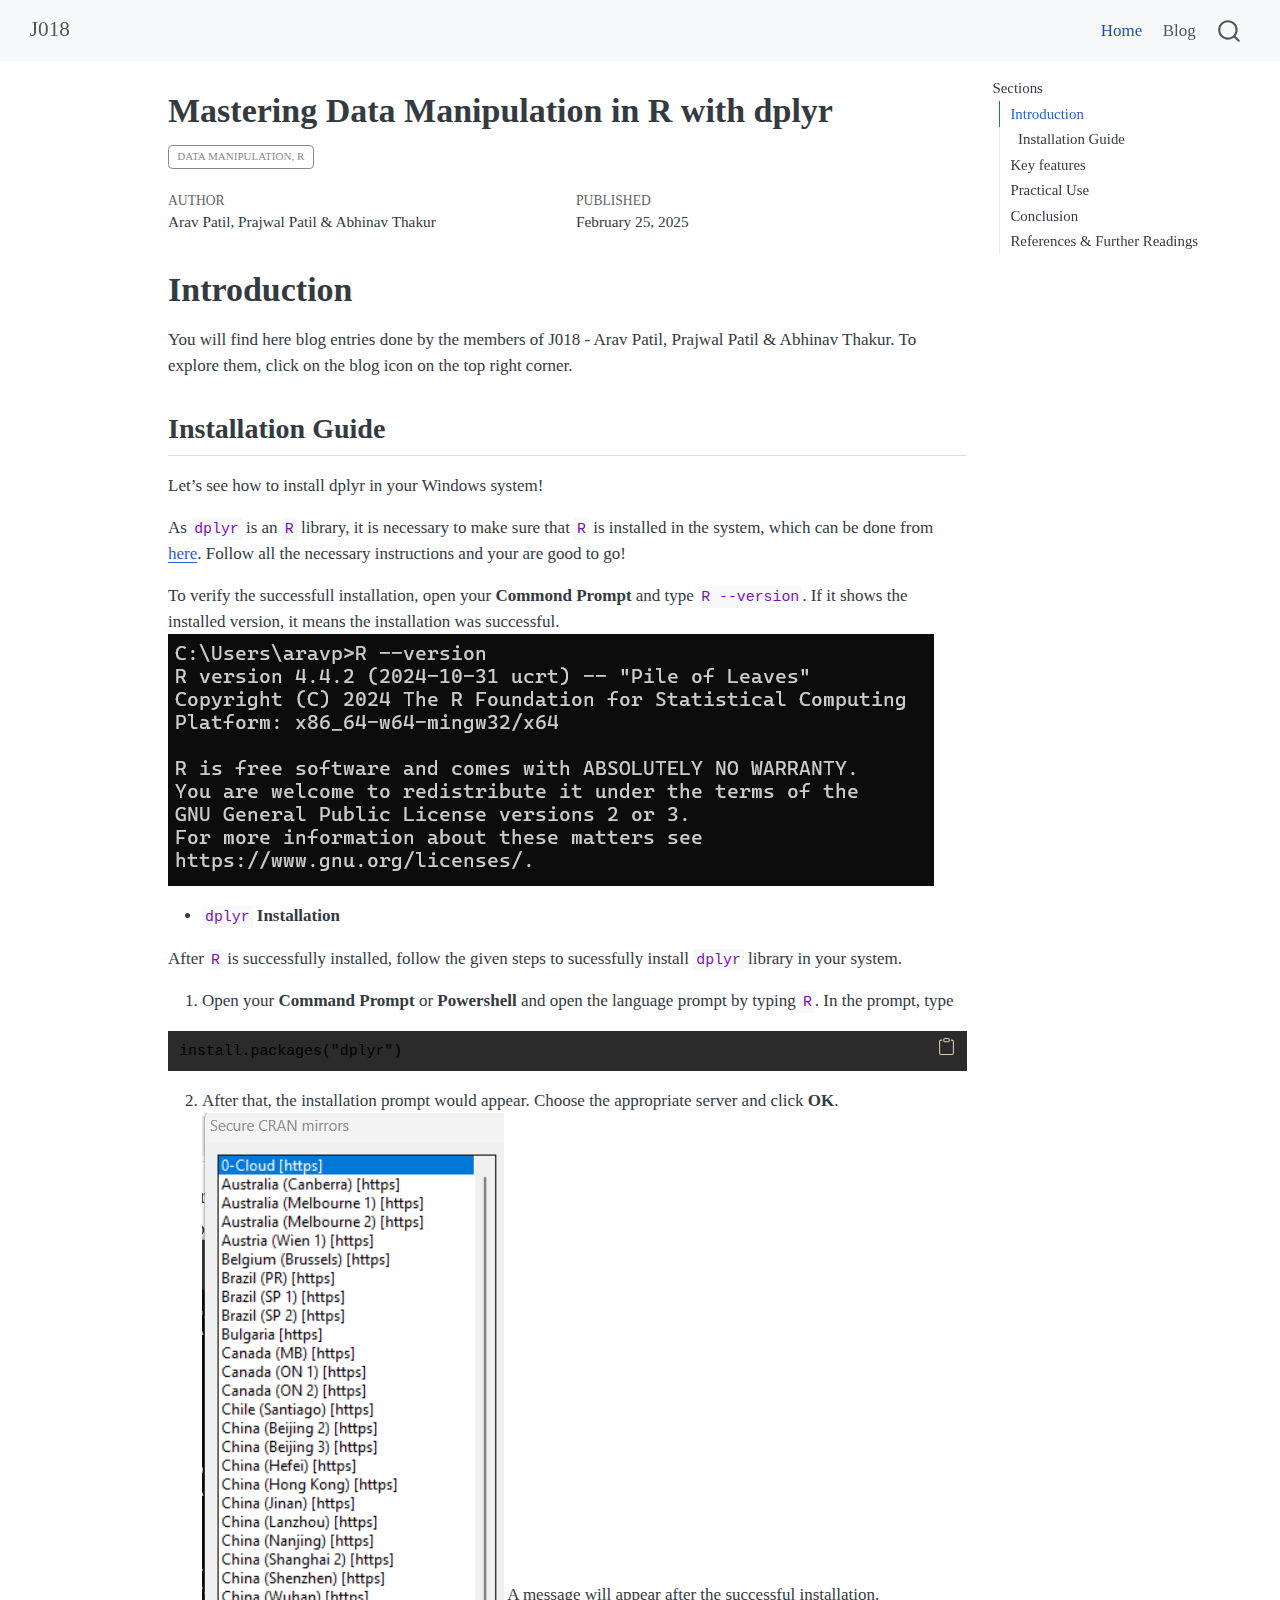
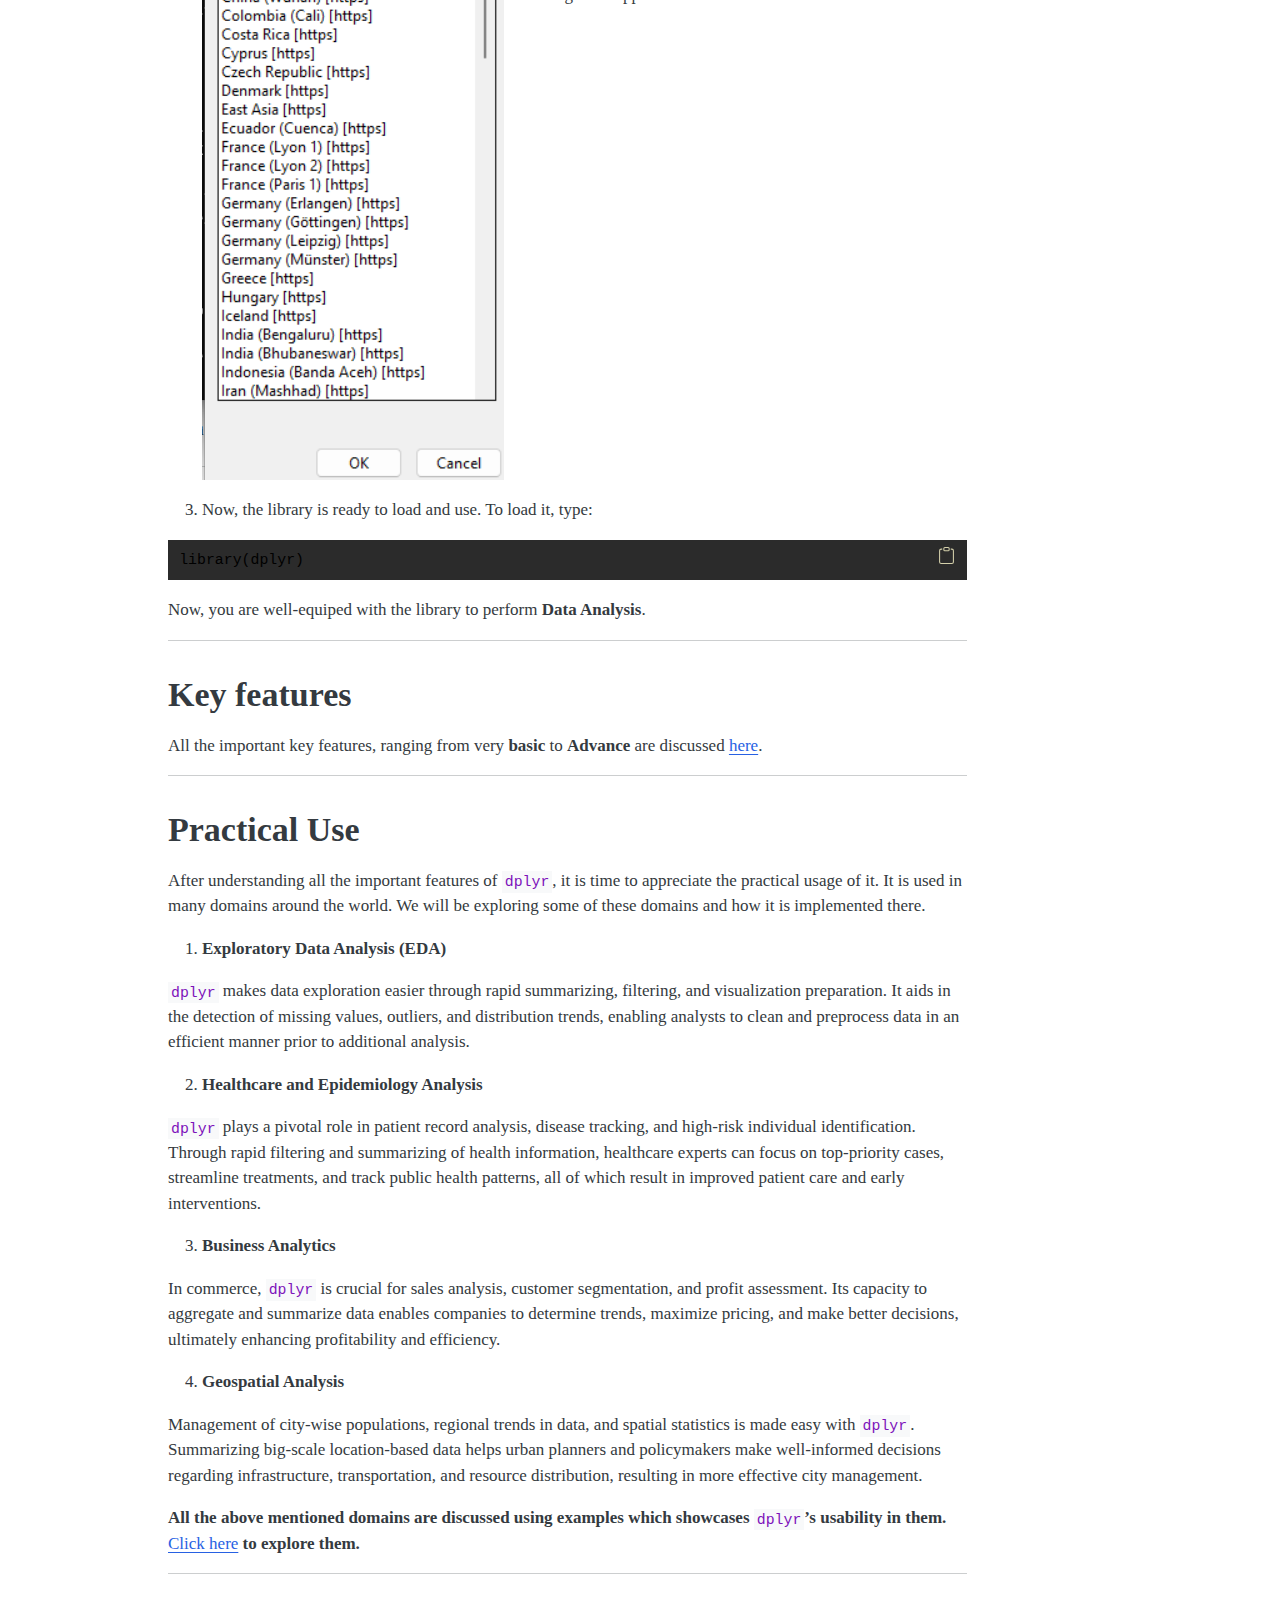
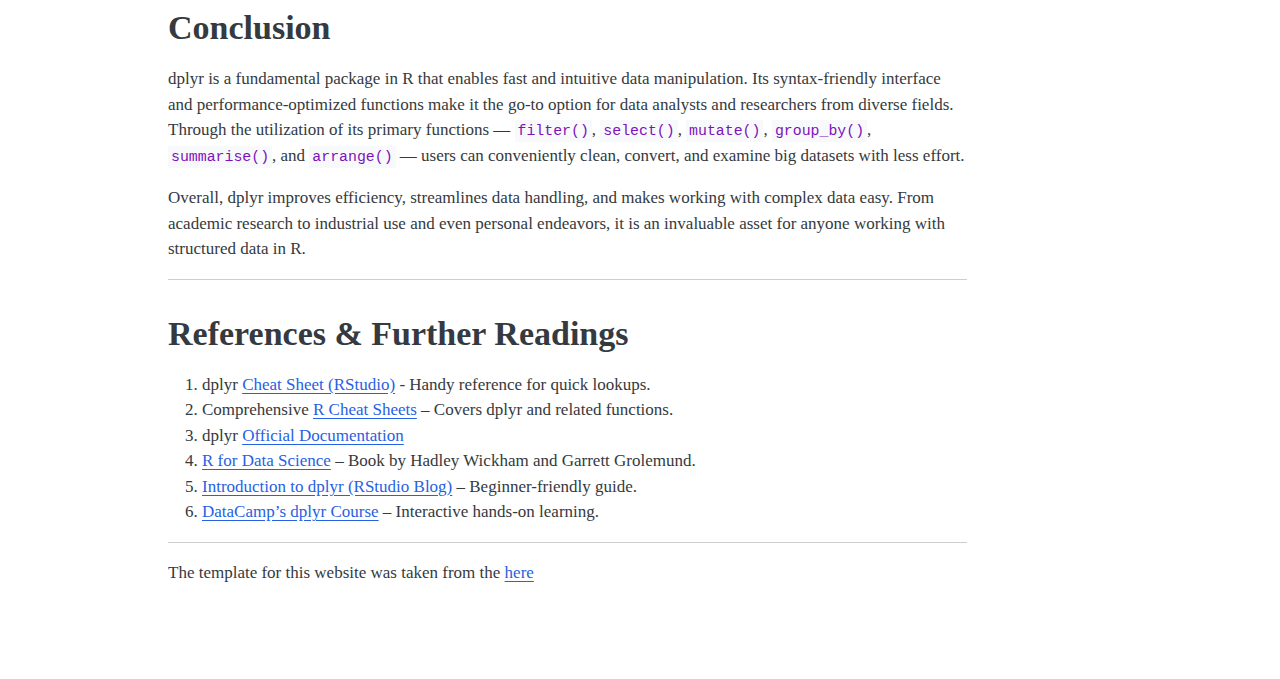
==== commit f1609bbf: "Built site for gh-pages" ====
--- a/index.html
+++ b/index.html
@@ -210,6 +210,12 @@
 <li>Open your <strong>Command Prompt</strong> or <strong>Powershell</strong> and open the language prompt by typing <code>R</code>. In the prompt, type</li>
 </ol>
 <div class="sourceCode" id="cb1"><pre class="sourceCode r code-with-copy"><code class="sourceCode r"><span id="cb1-1"><a href="#cb1-1" aria-hidden="true" tabindex="-1"></a><span class="fu">install.packages</span>(<span class="st">"dplyr"</span>)</span></code><button title="Copy to Clipboard" class="code-copy-button"><i class="bi"></i></button></pre></div>
+<ol start="2" type="1">
+<li><p>After that, the installation prompt would appear. Choose the appropriate server and click <strong>OK</strong>. <img src="images/dplyr-prompt.png" class="img-fluid" alt="Image 2"> A message will appear after the successful installation.</p></li>
+<li><p>Now, the library is ready to load and use. To load it, type:</p></li>
+</ol>
+<div class="sourceCode" id="cb2"><pre class="sourceCode r code-with-copy"><code class="sourceCode r"><span id="cb2-1"><a href="#cb2-1" aria-hidden="true" tabindex="-1"></a><span class="fu">library</span>(dplyr)</span></code><button title="Copy to Clipboard" class="code-copy-button"><i class="bi"></i></button></pre></div>
+<p>Now, you are well-equiped with the library to perform <strong>Data Analysis</strong>.</p>
 <hr>
 </section>
 </section>
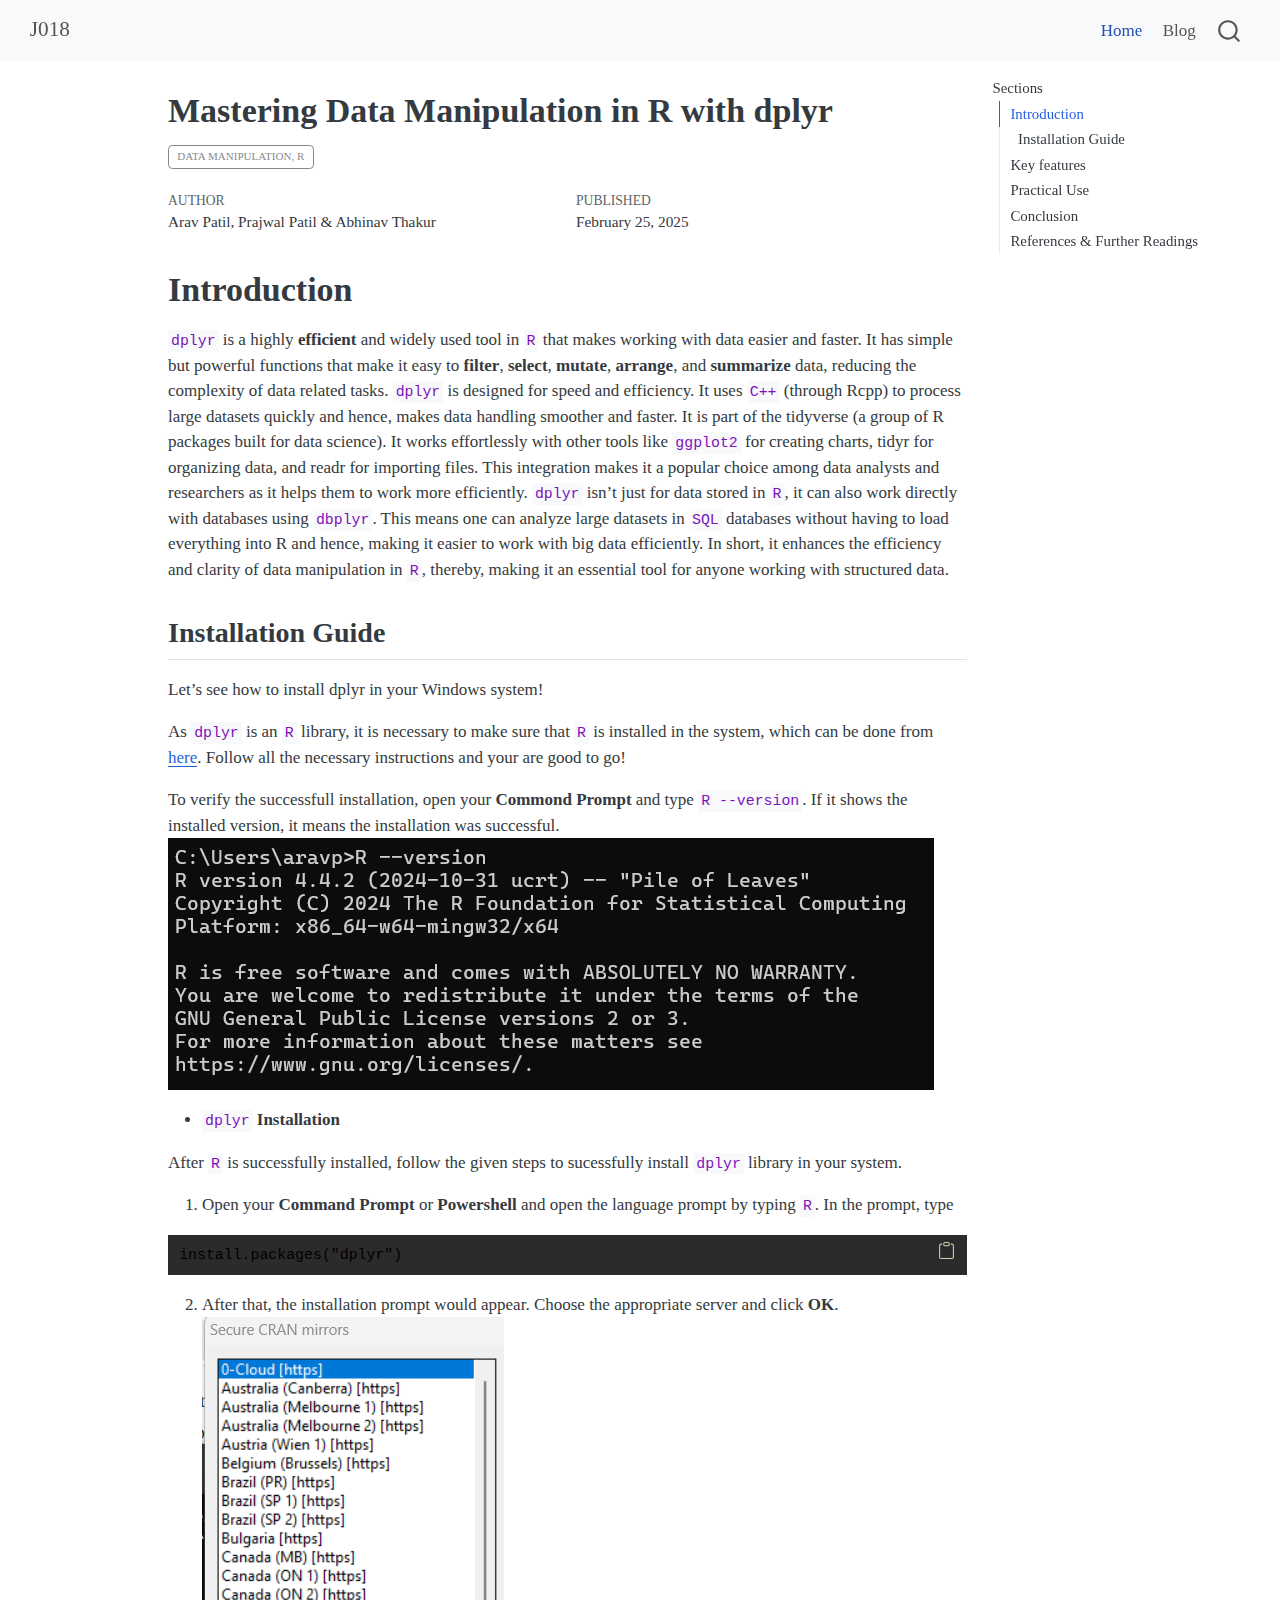
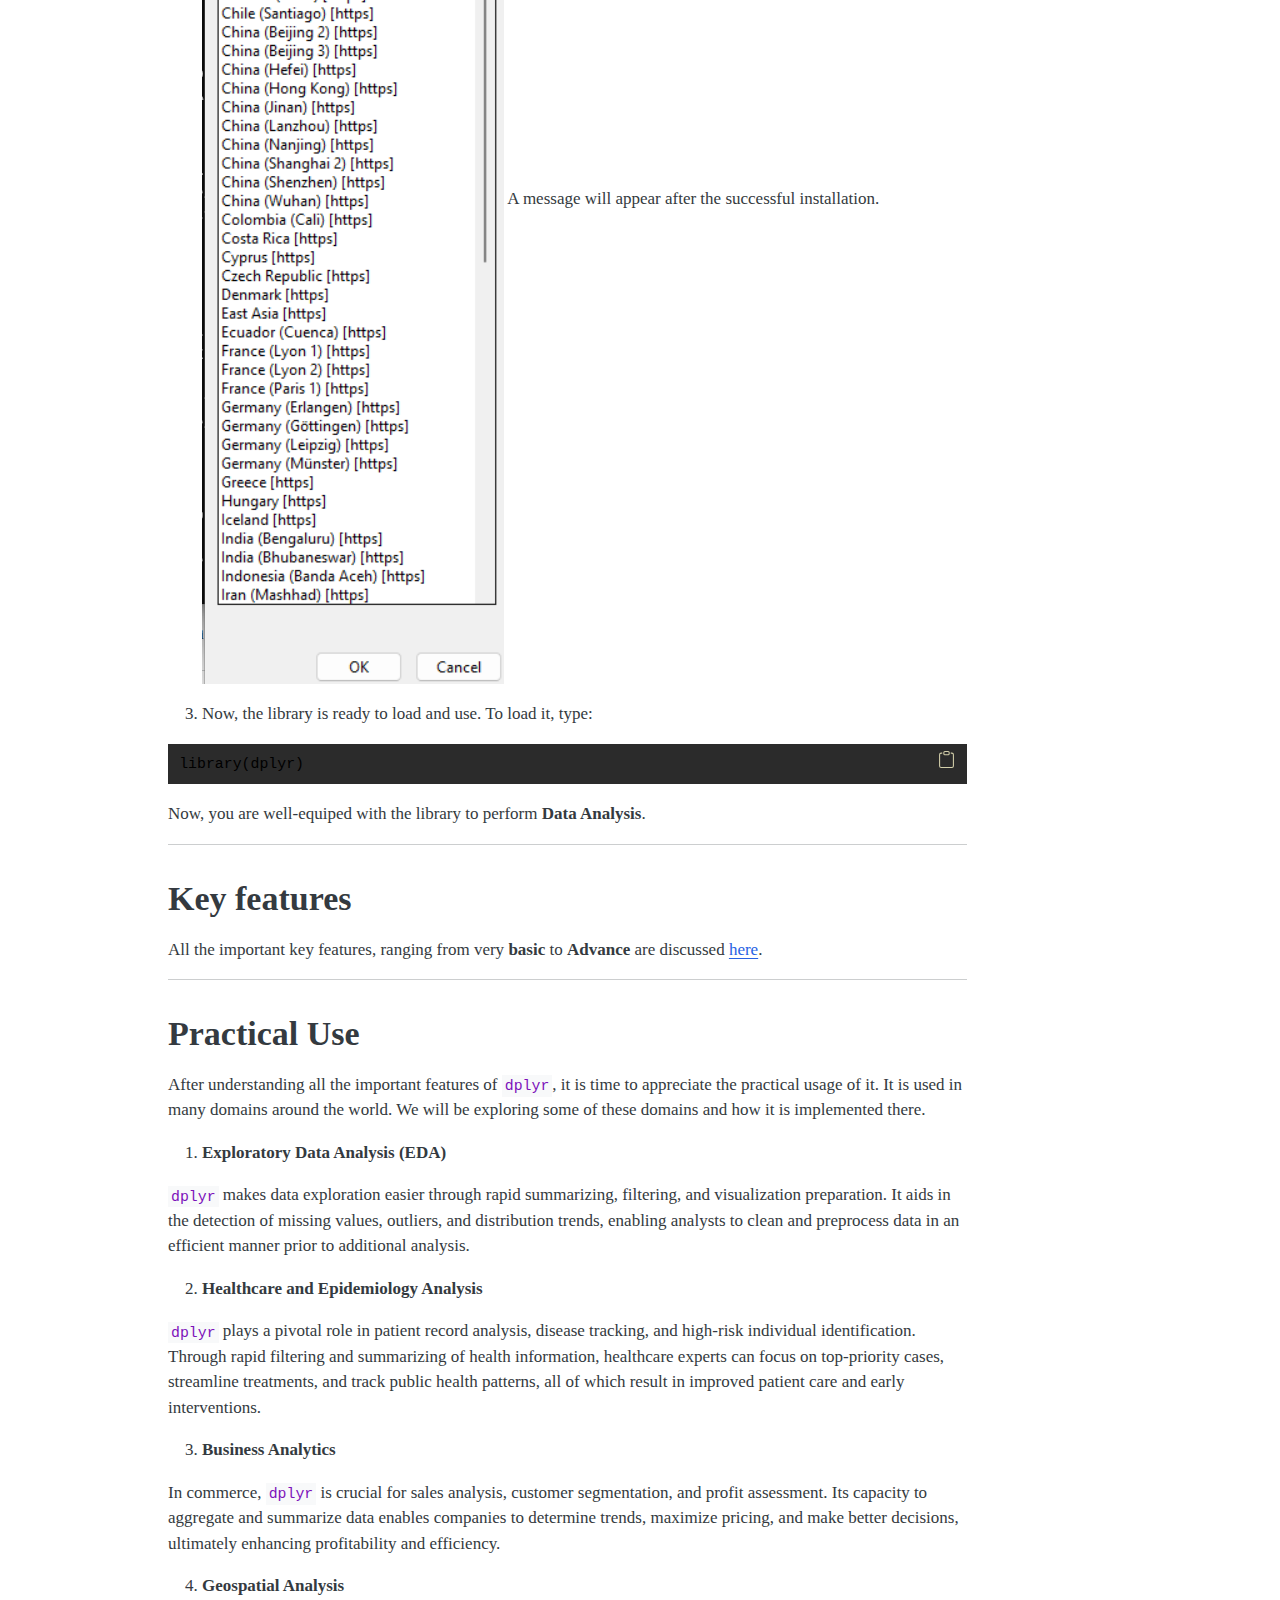
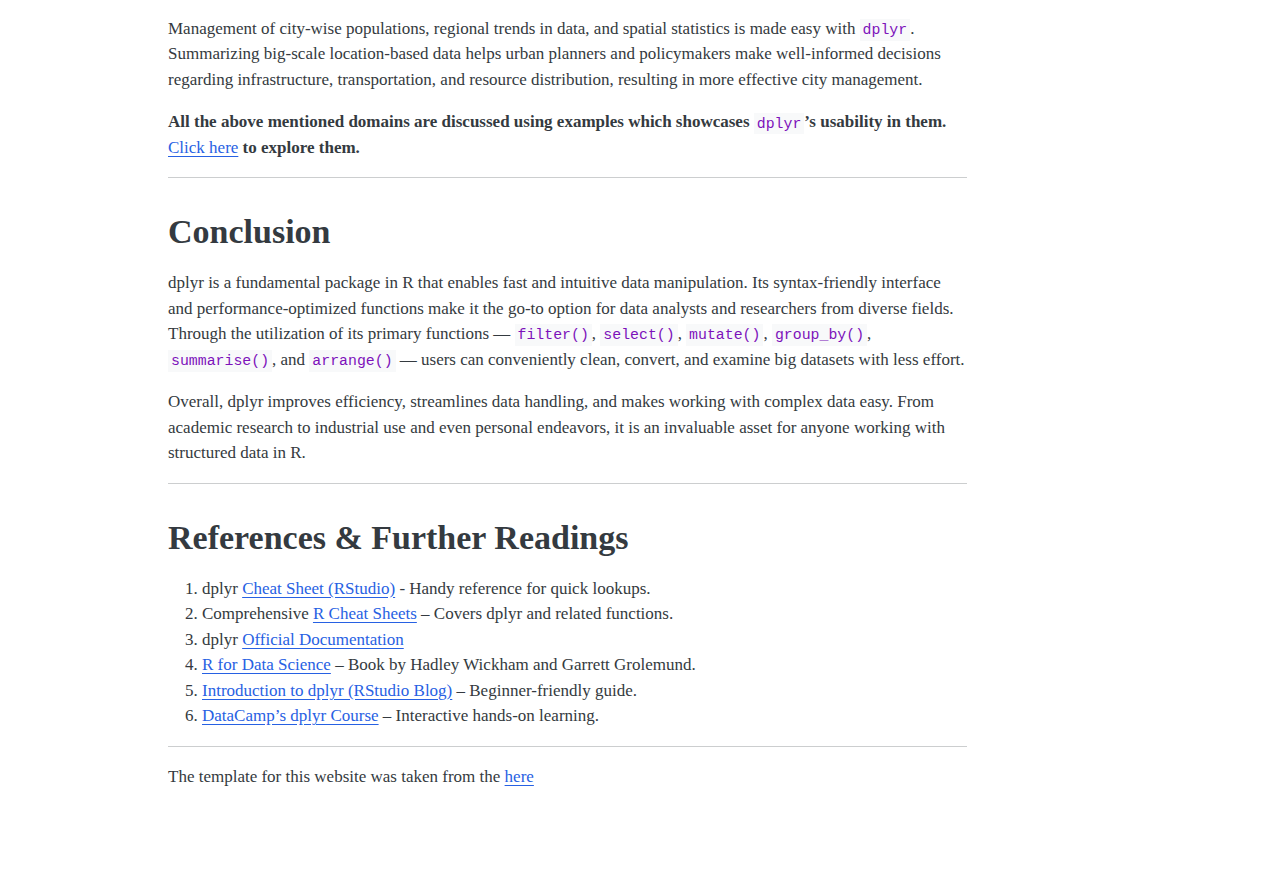
==== commit 9d94434d: "Built site for gh-pages" ====
--- a/index.html
+++ b/index.html
@@ -196,7 +196,7 @@
 
 <section id="introduction" class="level1">
 <h1>Introduction</h1>
-<p>You will find here blog entries done by the members of J018 - Arav Patil, Prajwal Patil &amp; Abhinav Thakur. To explore them, click on the blog icon on the top right corner.</p>
+<p><code>dplyr</code> is a highly <strong>efficient</strong> and widely used tool in <code>R</code> that makes working with data easier and faster. It has simple but powerful functions that make it easy to <strong>filter</strong>, <strong>select</strong>, <strong>mutate</strong>, <strong>arrange</strong>, and <strong>summarize</strong> data, reducing the complexity of data related tasks. <code>dplyr</code> is designed for speed and efficiency. It uses <code>C++</code> (through Rcpp) to process large datasets quickly and hence, makes data handling smoother and faster. It is part of the tidyverse (a group of R packages built for data science). It works effortlessly with other tools like <code>ggplot2</code> for creating charts, tidyr for organizing data, and readr for importing files. This integration makes it a popular choice among data analysts and researchers as it helps them to work more efficiently. <code>dplyr</code> isn’t just for data stored in <code>R</code>, it can also work directly with databases using <code>dbplyr</code>. This means one can analyze large datasets in <code>SQL</code> databases without having to load everything into R and hence, making it easier to work with big data efficiently. In short, it enhances the efficiency and clarity of data manipulation in <code>R</code>, thereby, making it an essential tool for anyone working with structured&nbsp;data.</p>
 <section id="installation-guide" class="level2">
 <h2 class="anchored" data-anchor-id="installation-guide">Installation Guide</h2>
 <p>Let’s see how to install dplyr in your Windows system!</p>
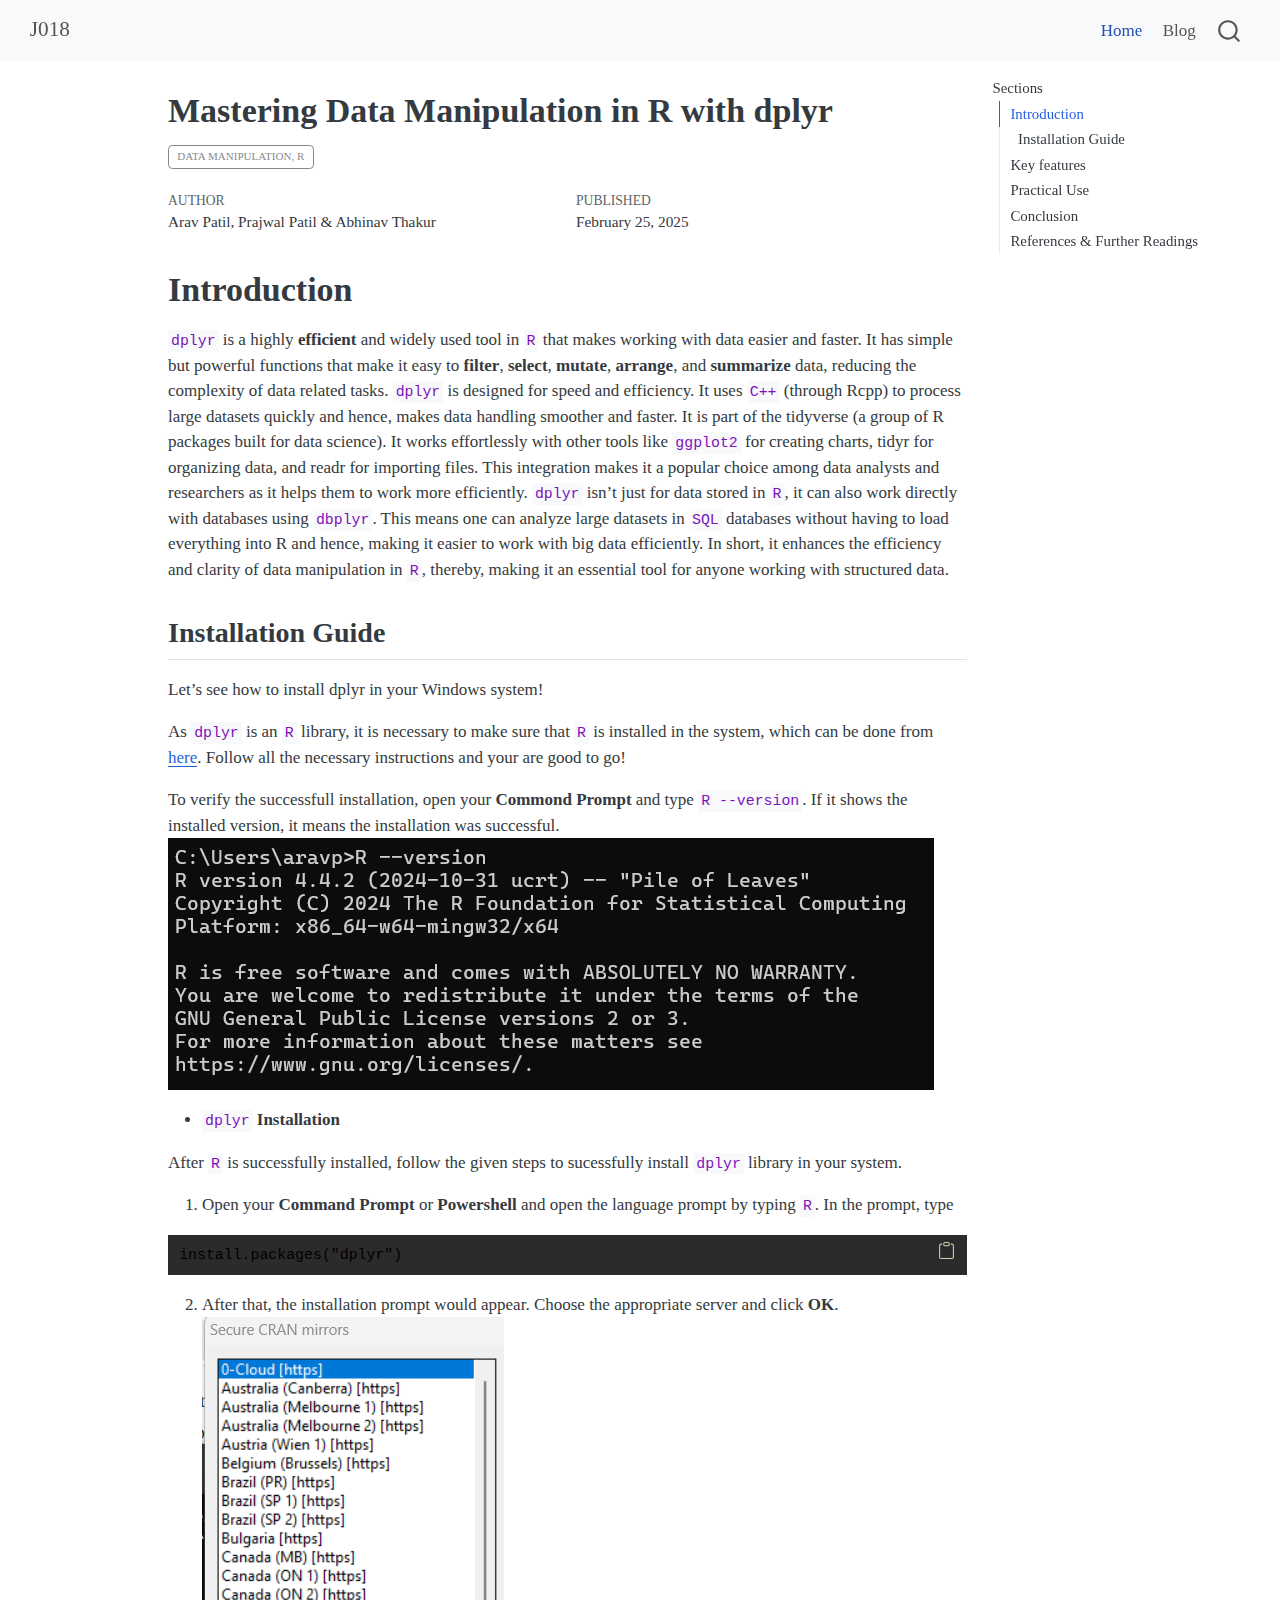
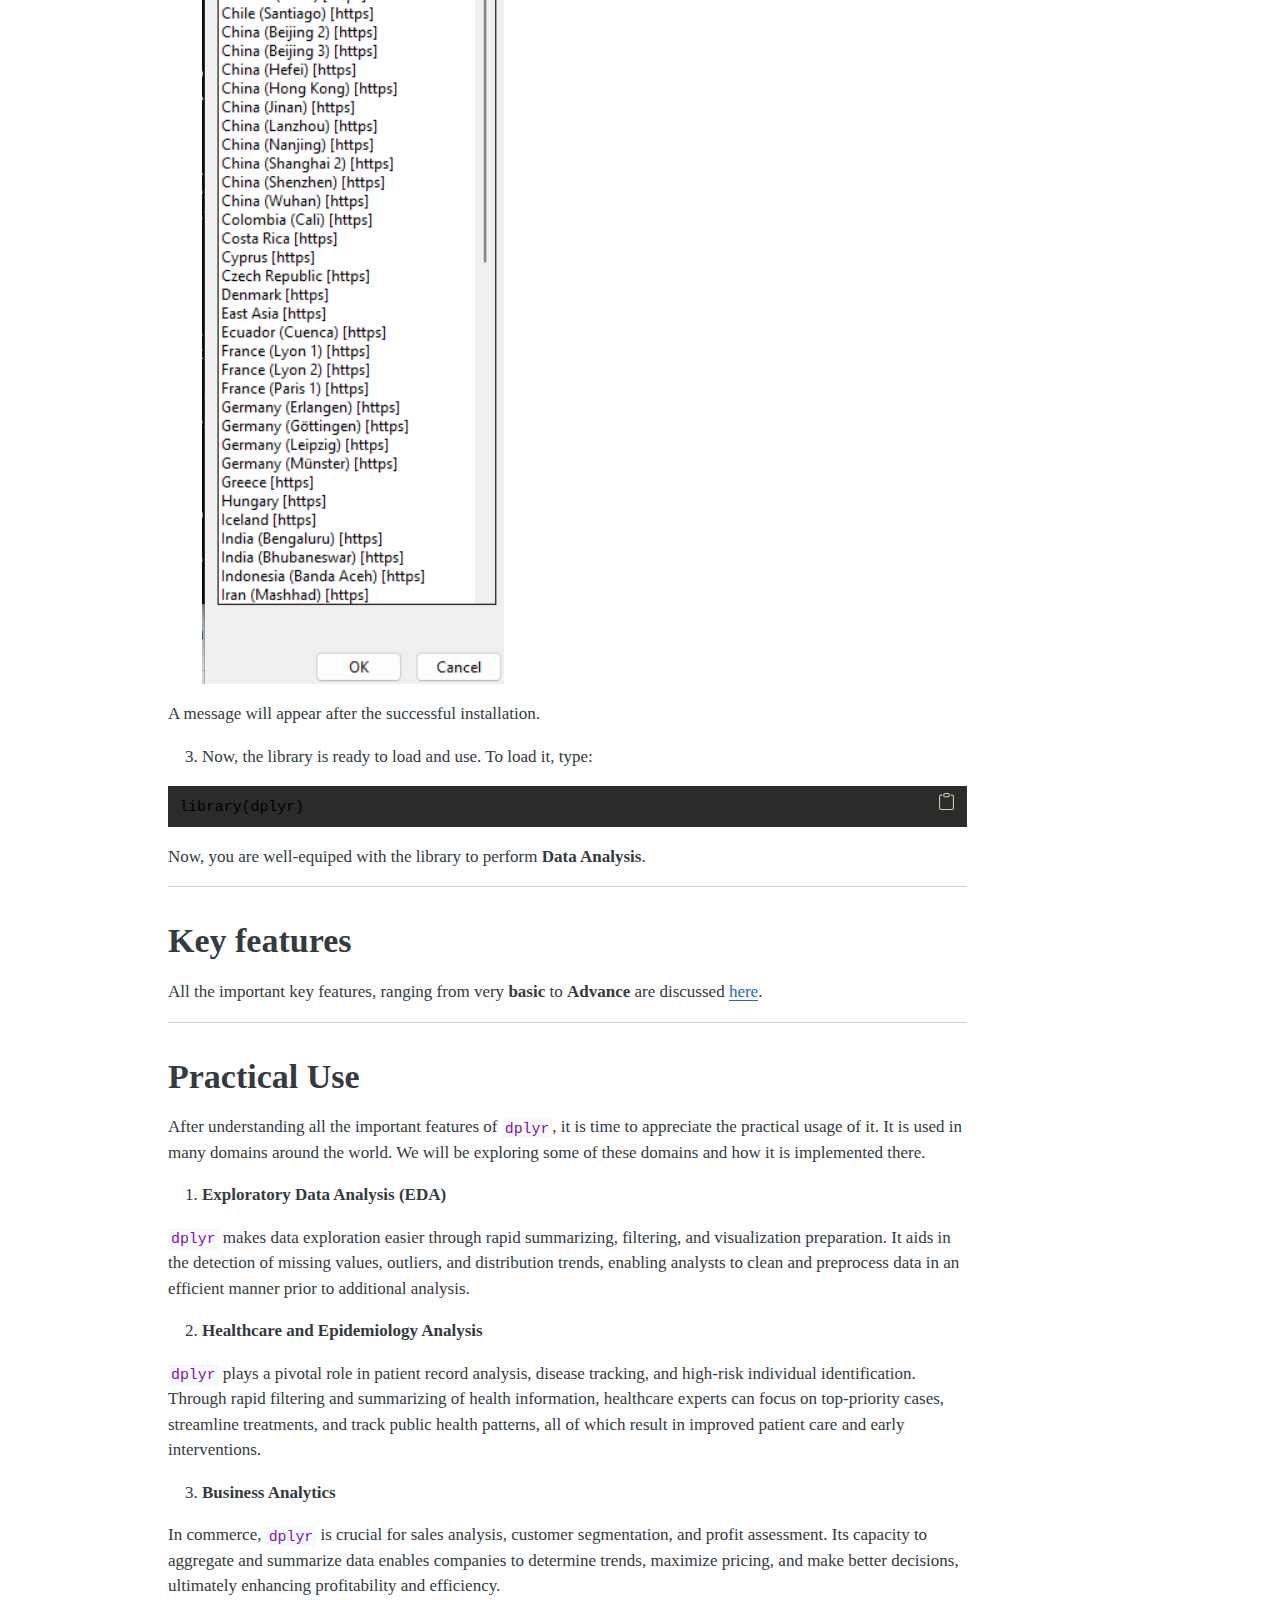
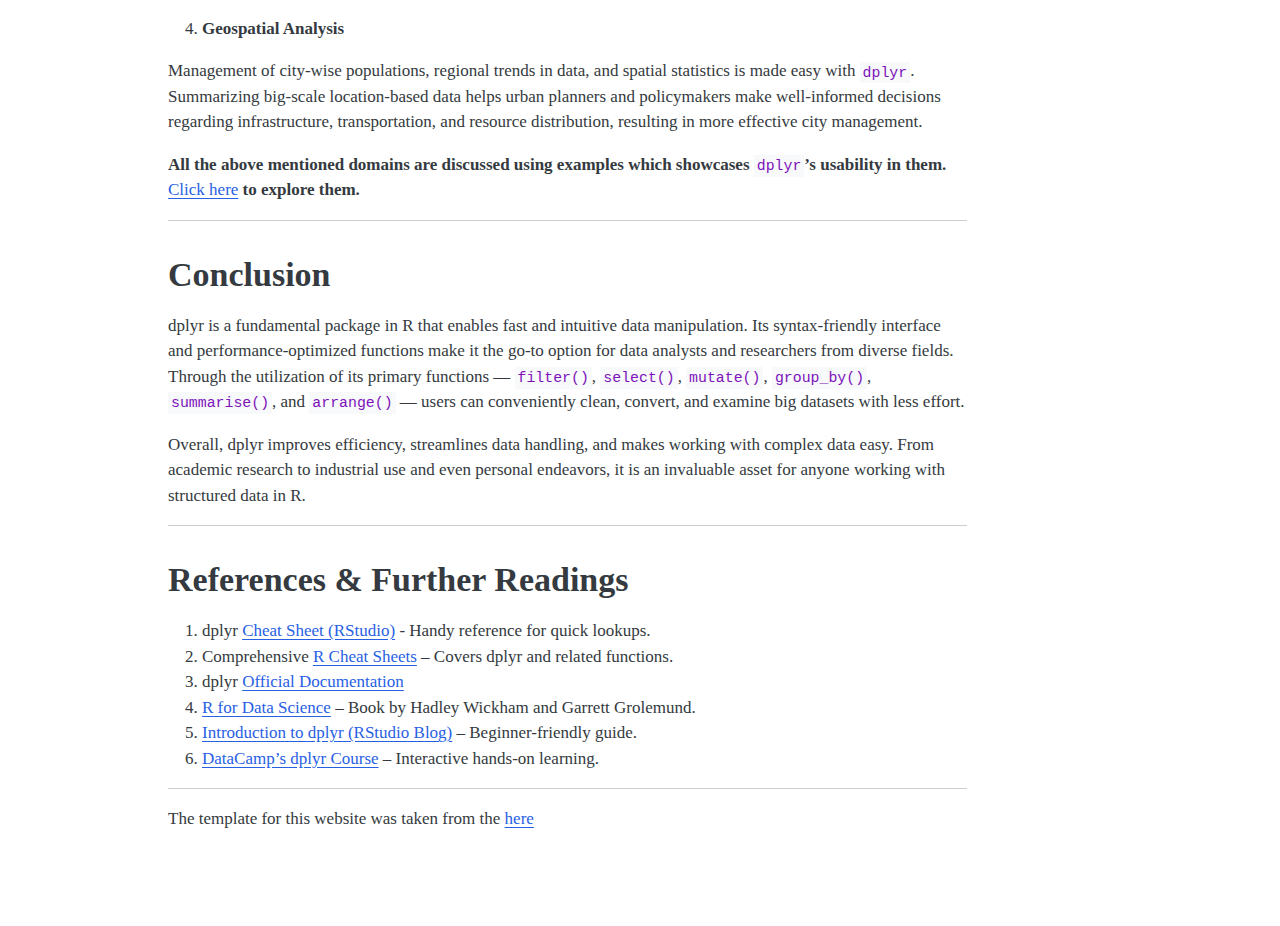
==== commit b48cc8f7: "Built site for gh-pages" ====
--- a/index.html
+++ b/index.html
@@ -211,8 +211,11 @@
 </ol>
 <div class="sourceCode" id="cb1"><pre class="sourceCode r code-with-copy"><code class="sourceCode r"><span id="cb1-1"><a href="#cb1-1" aria-hidden="true" tabindex="-1"></a><span class="fu">install.packages</span>(<span class="st">"dplyr"</span>)</span></code><button title="Copy to Clipboard" class="code-copy-button"><i class="bi"></i></button></pre></div>
 <ol start="2" type="1">
-<li><p>After that, the installation prompt would appear. Choose the appropriate server and click <strong>OK</strong>. <img src="images/dplyr-prompt.png" class="img-fluid" alt="Image 2"> A message will appear after the successful installation.</p></li>
-<li><p>Now, the library is ready to load and use. To load it, type:</p></li>
+<li>After that, the installation prompt would appear. Choose the appropriate server and click <strong>OK</strong>. <img src="images/dplyr-prompt.png" class="img-fluid" alt="Image 2"></li>
+</ol>
+<p>A message will appear after the successful installation.</p>
+<ol start="3" type="1">
+<li>Now, the library is ready to load and use. To load it, type:</li>
 </ol>
 <div class="sourceCode" id="cb2"><pre class="sourceCode r code-with-copy"><code class="sourceCode r"><span id="cb2-1"><a href="#cb2-1" aria-hidden="true" tabindex="-1"></a><span class="fu">library</span>(dplyr)</span></code><button title="Copy to Clipboard" class="code-copy-button"><i class="bi"></i></button></pre></div>
 <p>Now, you are well-equiped with the library to perform <strong>Data Analysis</strong>.</p>
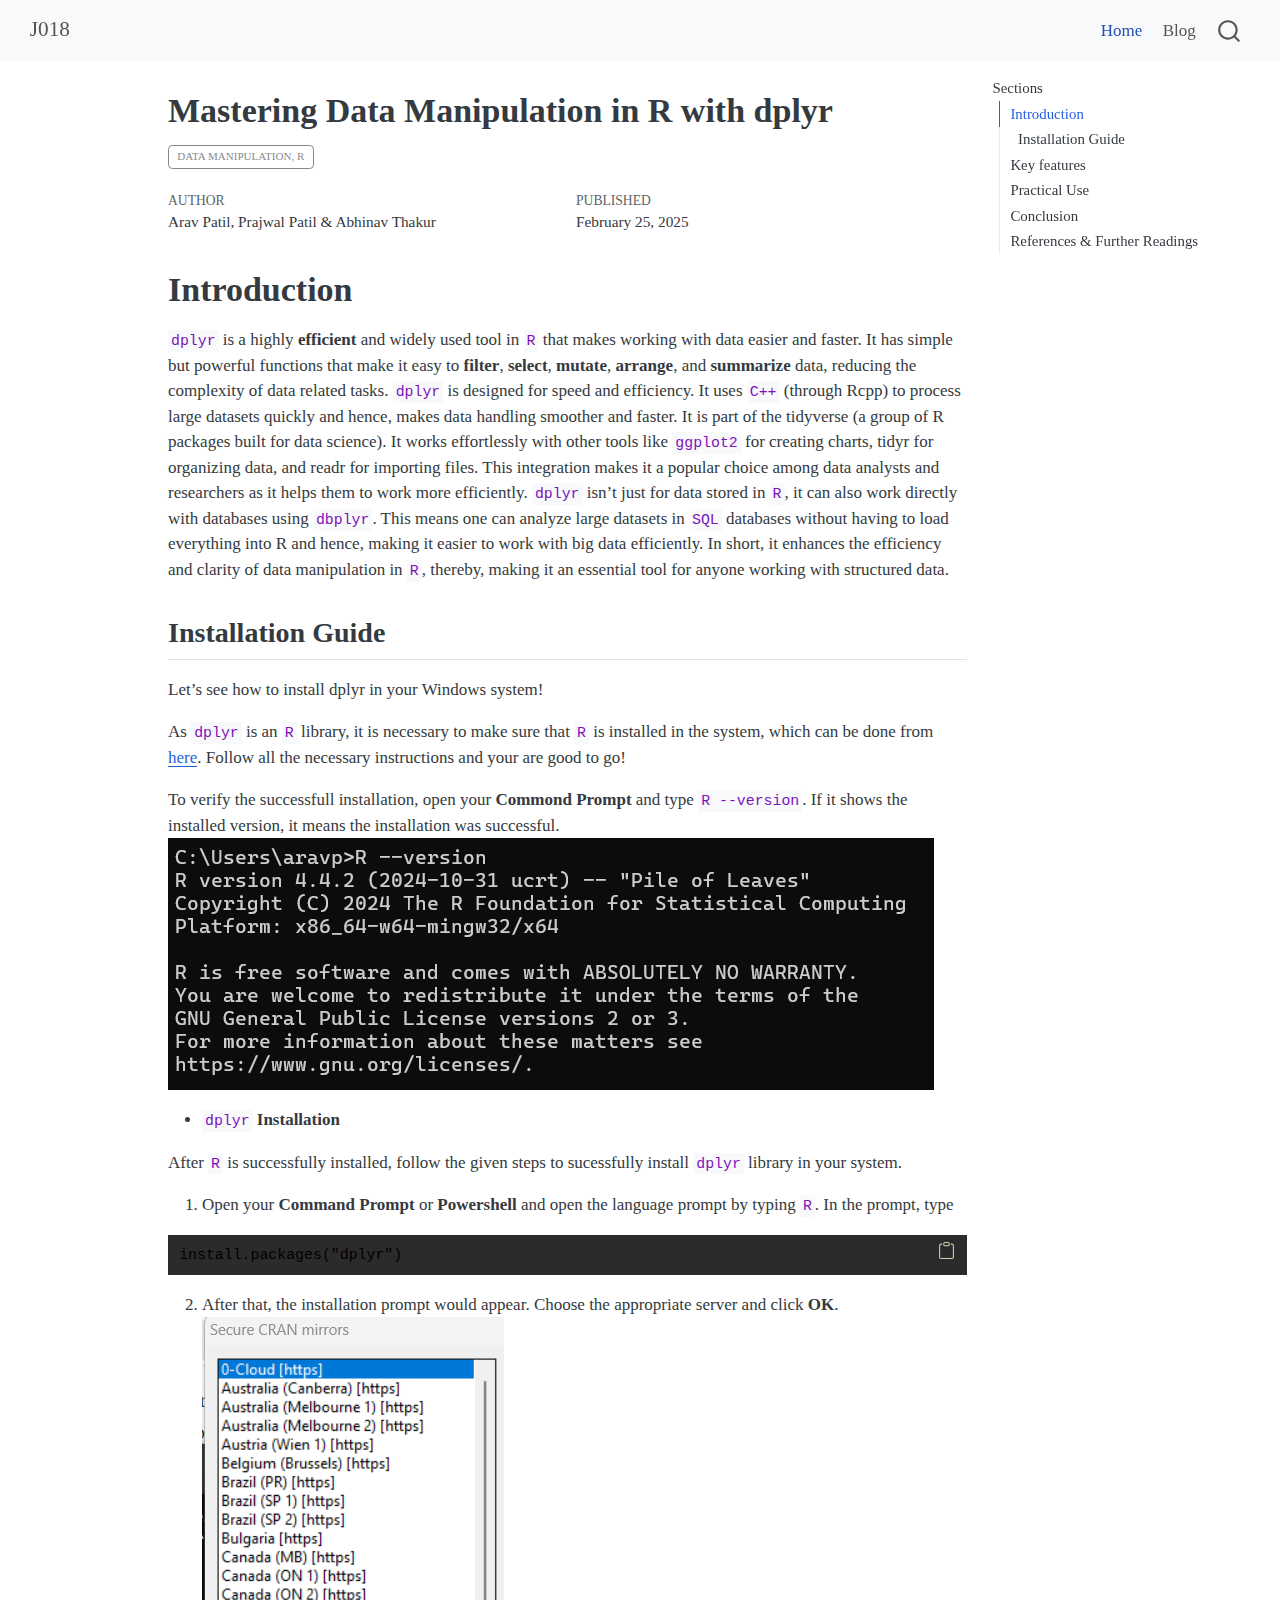
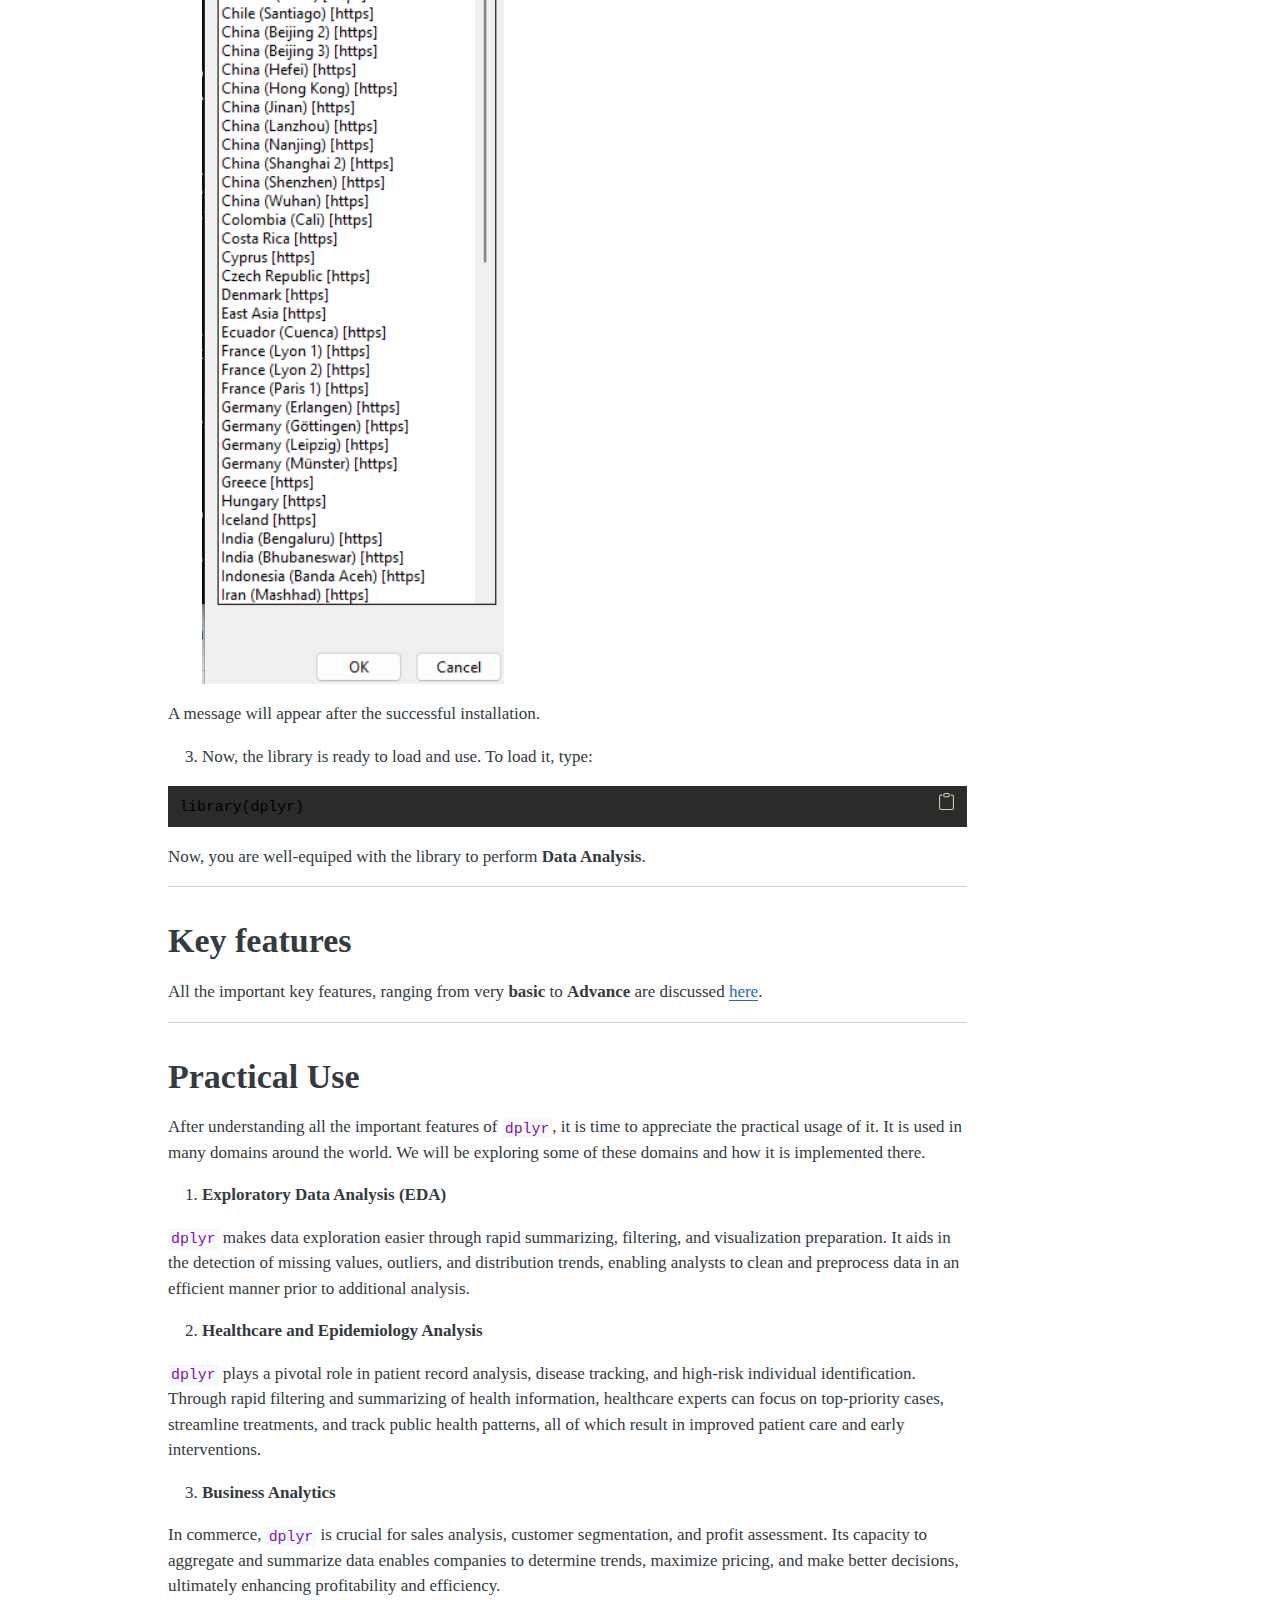
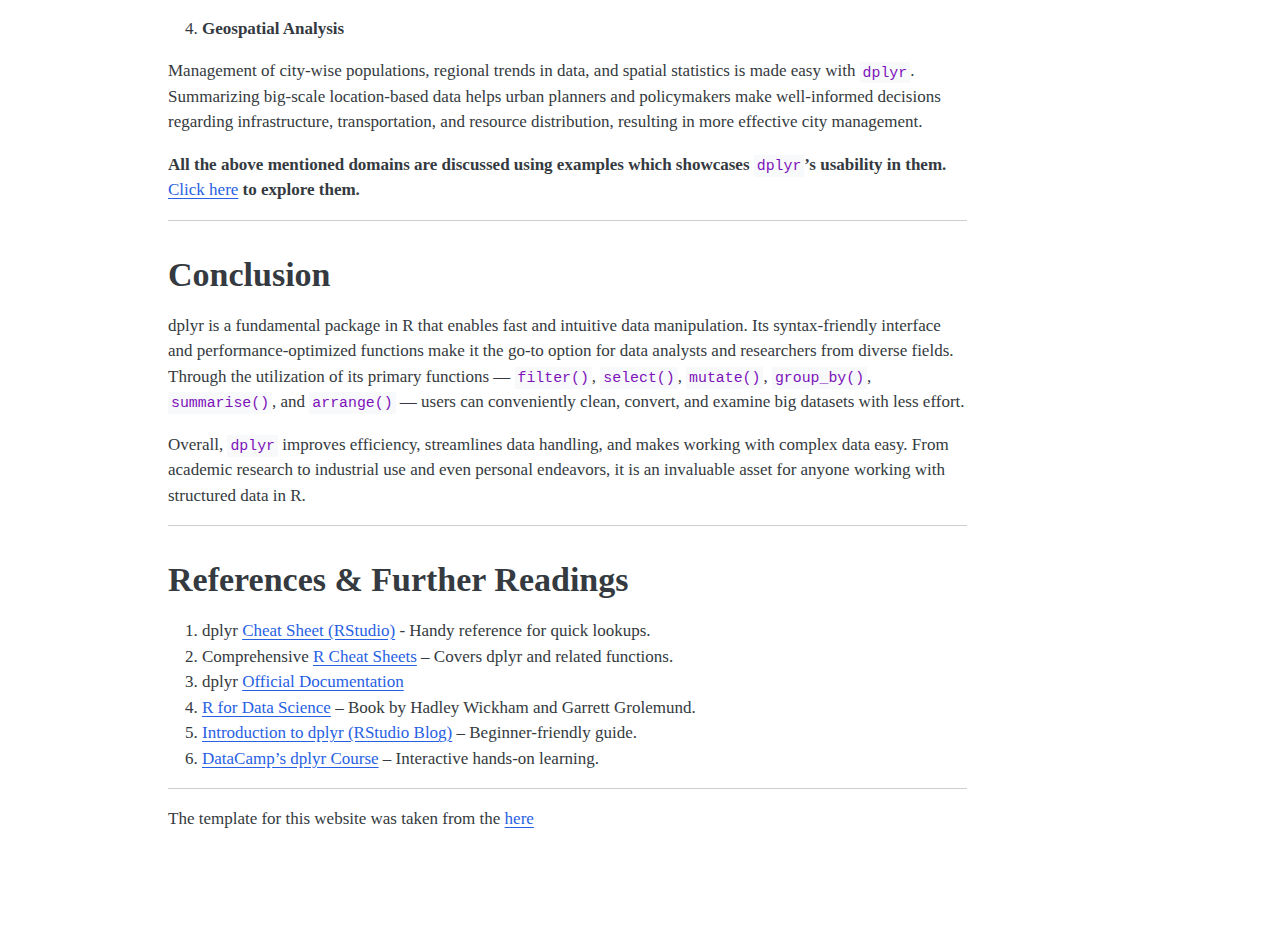
==== commit f41e2a50: "Built site for gh-pages" ====
--- a/index.html
+++ b/index.html
@@ -224,7 +224,7 @@
 </section>
 <section id="key-features" class="level1">
 <h1>Key features</h1>
-<p>All the important key features, ranging from very <strong>basic</strong> to <strong>Advance</strong> are discussed <a href="https://aravpatil000.github.io/quarto-web/posts/J018_R_Coding.html">here</a>.</p>
+<p>All the important key features, ranging from very <strong>basic</strong> to <strong>Advance</strong> are discussed <a href="https://aravpatil000.github.io/J018_Blogs/posts/Key_Features.html">here</a>.</p>
 <hr>
 </section>
 <section id="practical-use" class="level1">
@@ -246,13 +246,13 @@
 <li><strong>Geospatial Analysis</strong></li>
 </ol>
 <p>Management of city-wise populations, regional trends in data, and spatial statistics is made easy with <code>dplyr</code>. Summarizing big-scale location-based data helps urban planners and policymakers make well-informed decisions regarding infrastructure, transportation, and resource distribution, resulting in more effective city management.</p>
-<p><strong>All the above mentioned domains are discussed using examples which showcases <code>dplyr</code>’s usability in them. <a href="https://aravpatil000.github.io/quarto-web/posts/J018_Exposition.html">Click here</a> to explore them.</strong></p>
+<p><strong>All the above mentioned domains are discussed using examples which showcases <code>dplyr</code>’s usability in them. <a href="https://aravpatil000.github.io/J018_Blogs/posts/Use_Cases.html">Click here</a> to explore them.</strong></p>
 <hr>
 </section>
 <section id="conclusion" class="level1">
 <h1>Conclusion</h1>
 <p>dplyr is a fundamental package in R that enables fast and intuitive data manipulation. Its syntax-friendly interface and performance-optimized functions make it the go-to option for data analysts and researchers from diverse fields. Through the utilization of its primary functions — <code>filter()</code>, <code>select()</code>, <code>mutate()</code>, <code>group_by()</code>, <code>summarise()</code>, and <code>arrange()</code> — users can conveniently clean, convert, and examine big datasets with less effort.</p>
-<p>Overall, dplyr improves efficiency, streamlines data handling, and makes working with complex data easy. From academic research to industrial use and even personal endeavors, it is an invaluable asset for anyone working with structured data in R.</p>
+<p>Overall, <code>dplyr</code> improves efficiency, streamlines data handling, and makes working with complex data easy. From academic research to industrial use and even personal endeavors, it is an invaluable asset for anyone working with structured data in R.</p>
 <hr>
 </section>
 <section id="references-further-readings" class="level1">
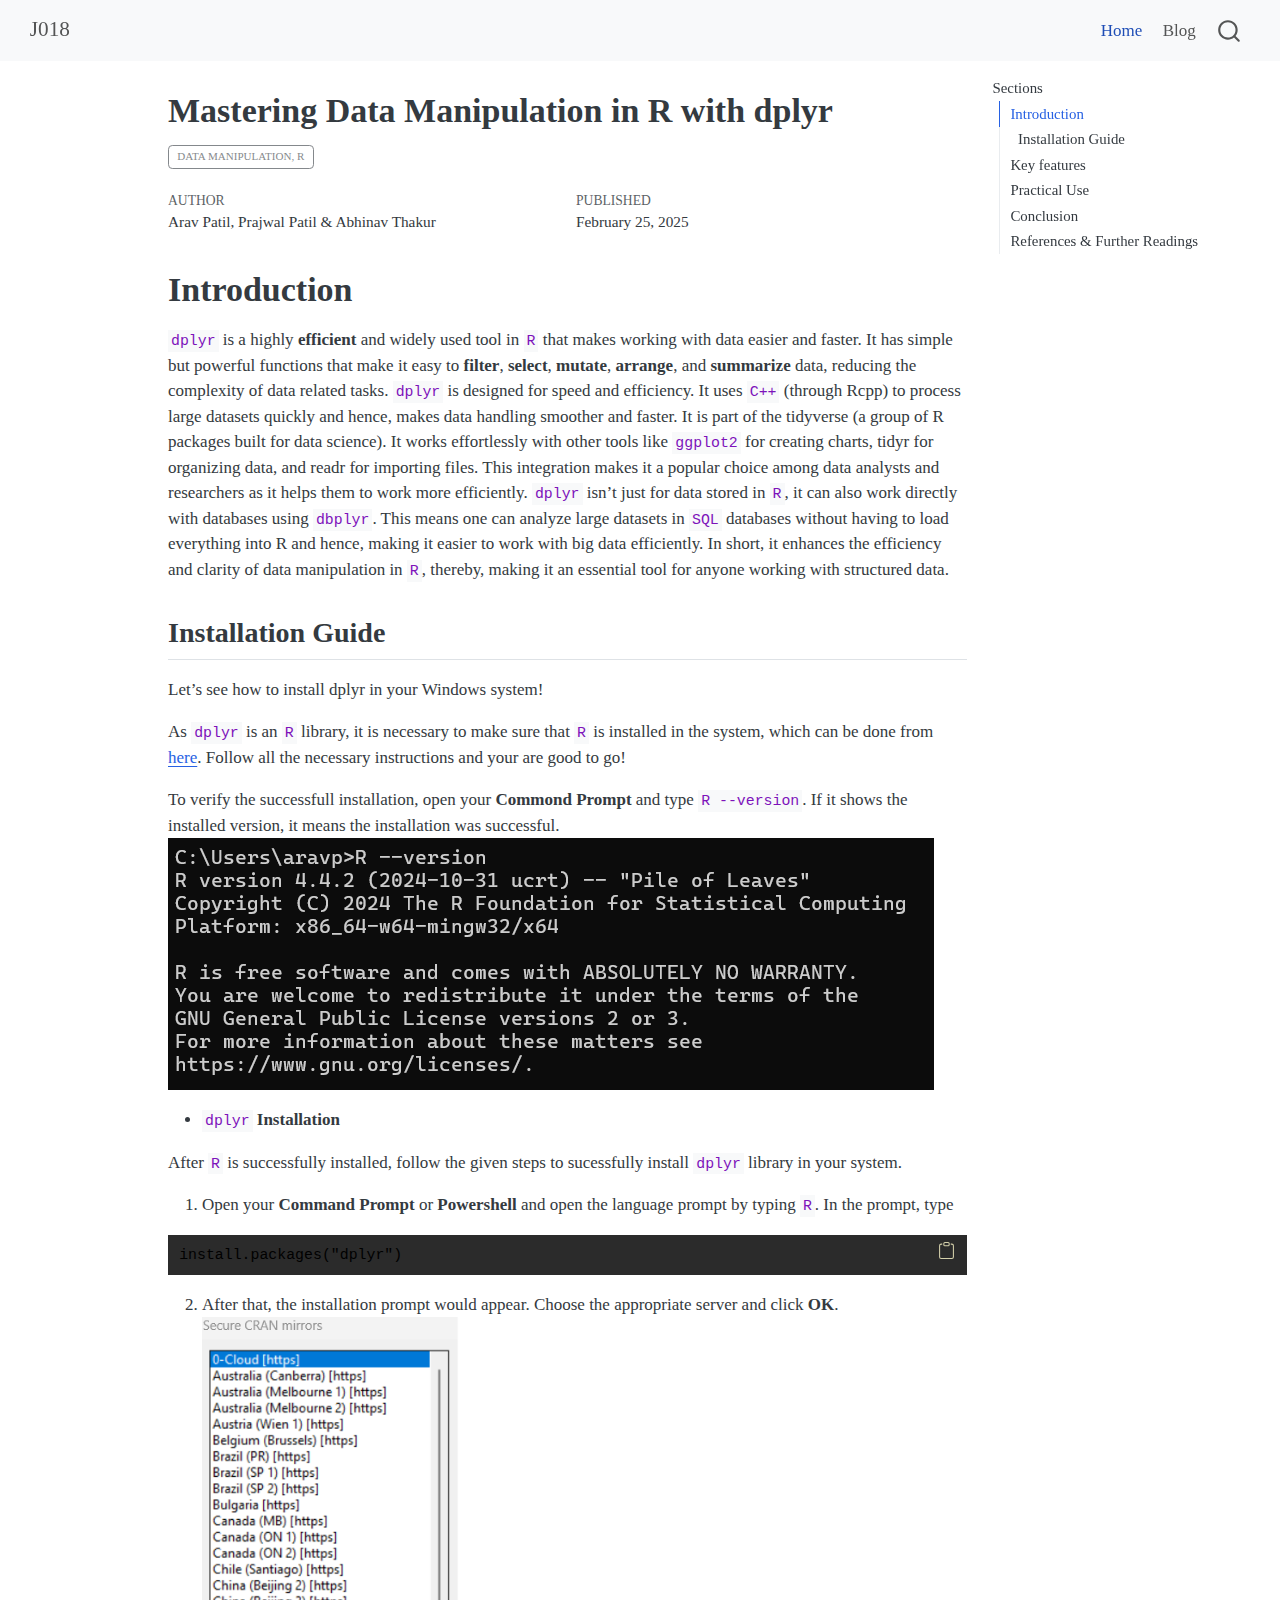
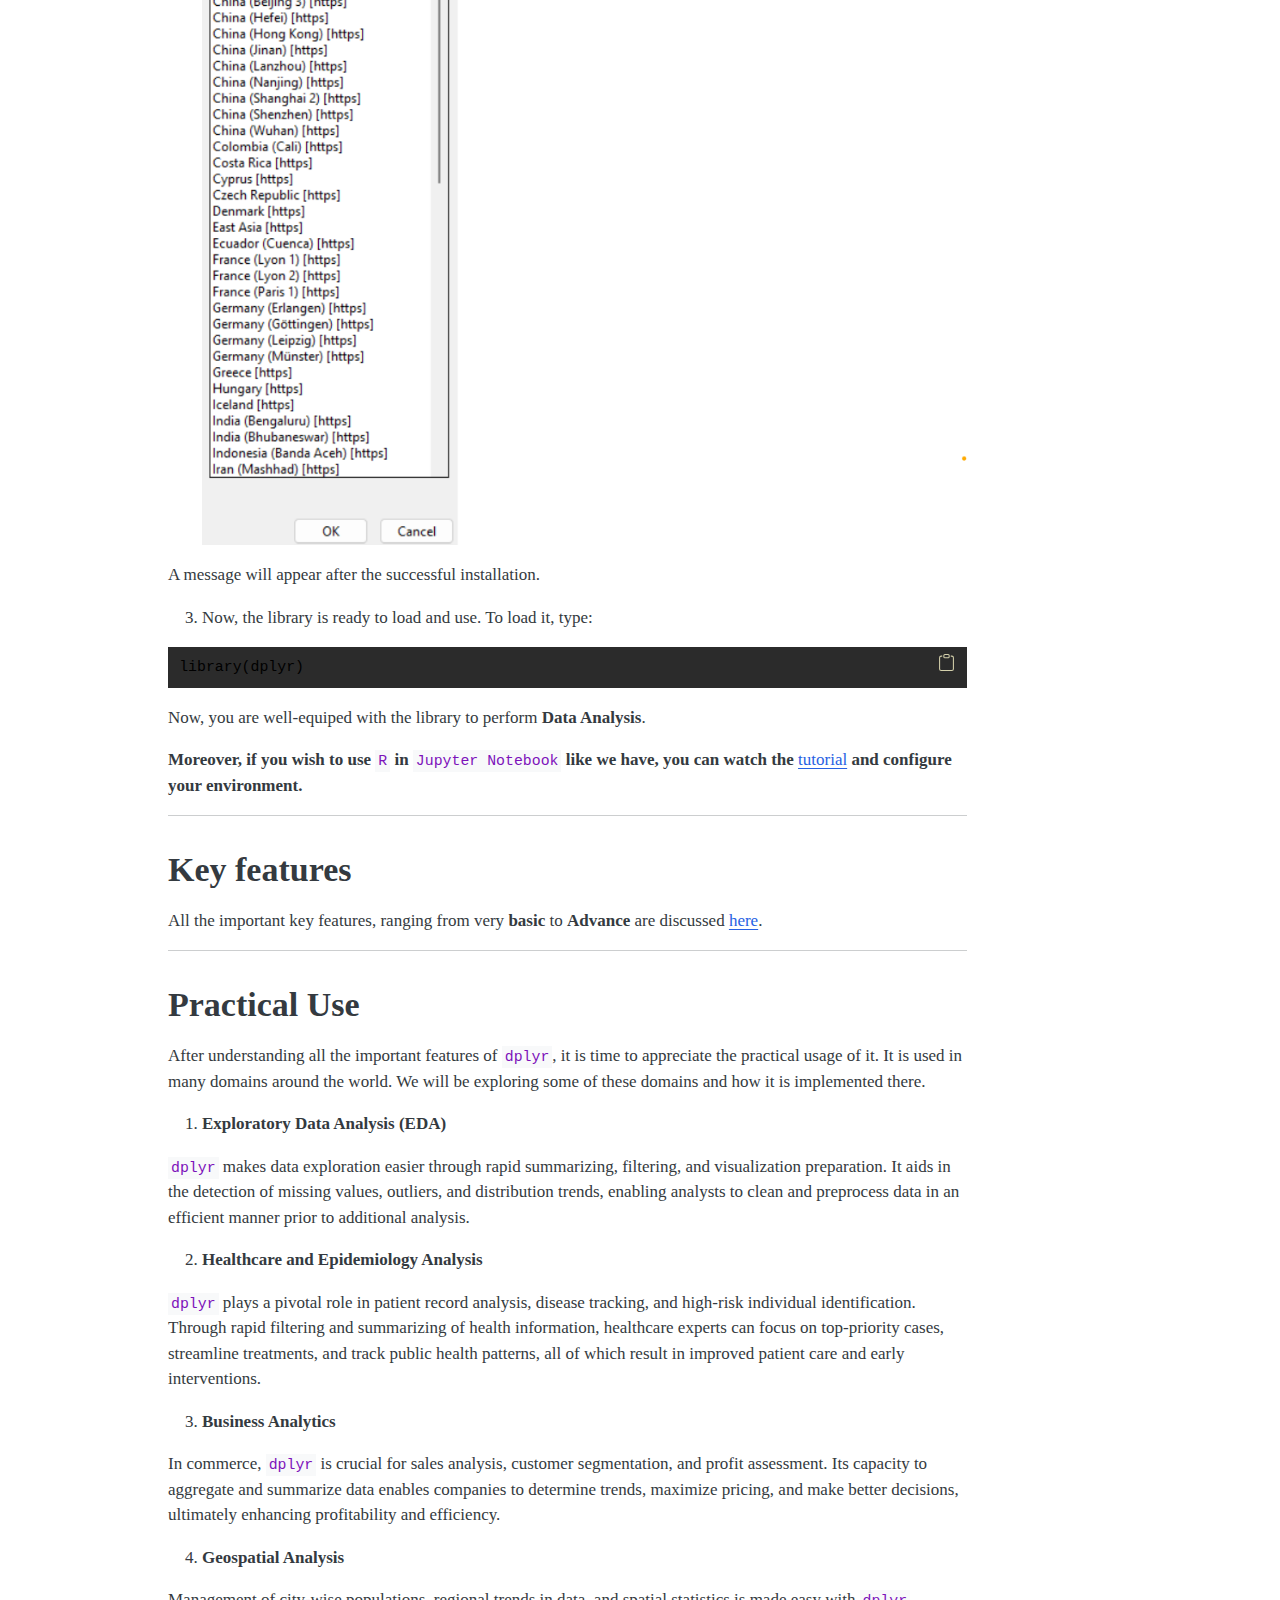
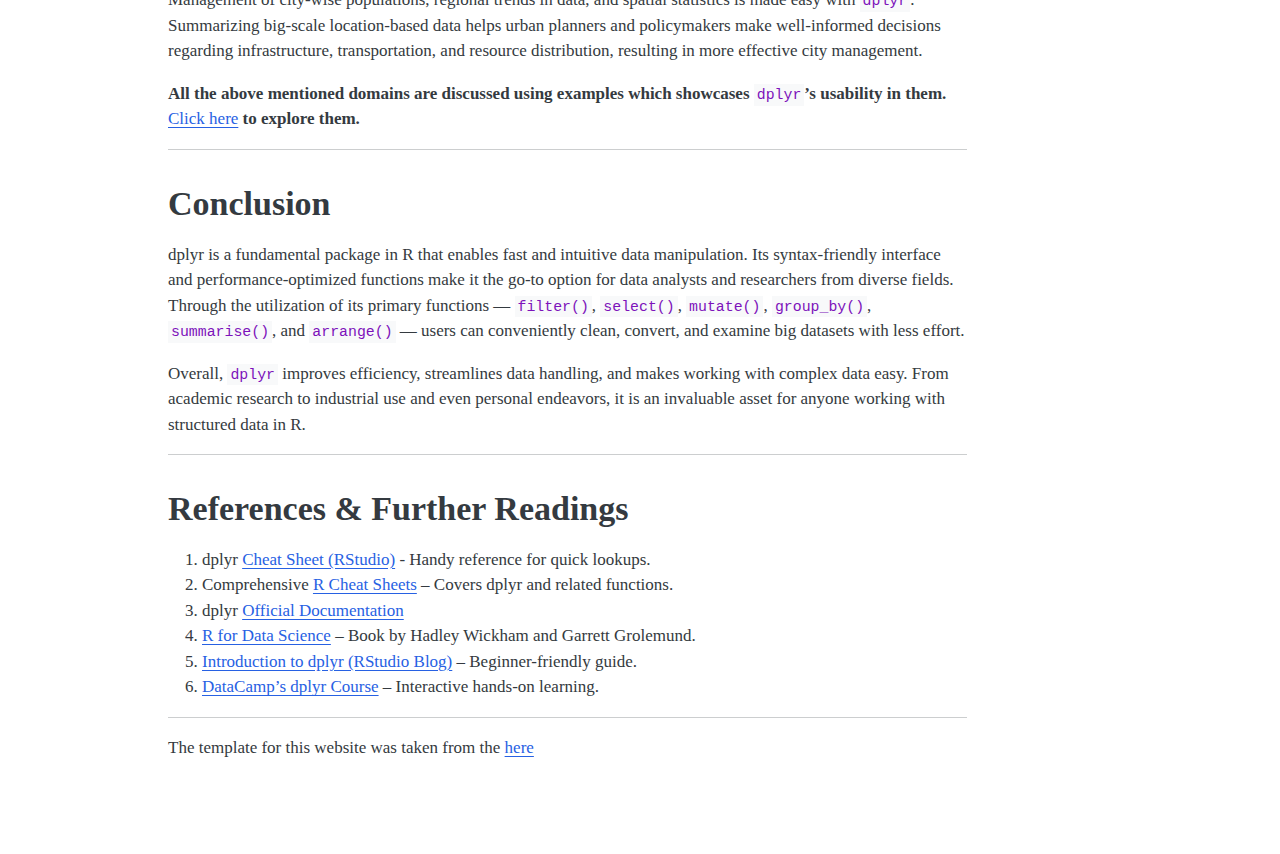
==== commit fba20320: "Built site for gh-pages" ====
--- a/index.html
+++ b/index.html
@@ -211,7 +211,7 @@
 </ol>
 <div class="sourceCode" id="cb1"><pre class="sourceCode r code-with-copy"><code class="sourceCode r"><span id="cb1-1"><a href="#cb1-1" aria-hidden="true" tabindex="-1"></a><span class="fu">install.packages</span>(<span class="st">"dplyr"</span>)</span></code><button title="Copy to Clipboard" class="code-copy-button"><i class="bi"></i></button></pre></div>
 <ol start="2" type="1">
-<li>After that, the installation prompt would appear. Choose the appropriate server and click <strong>OK</strong>. <img src="images/dplyr-prompt.png" class="img-fluid" alt="Image 2"></li>
+<li>After that, the installation prompt would appear. Choose the appropriate server and click <strong>OK</strong>. <img src="images/dplyr-install.png" class="img-fluid" alt="Image 2"></li>
 </ol>
 <p>A message will appear after the successful installation.</p>
 <ol start="3" type="1">
@@ -219,6 +219,7 @@
 </ol>
 <div class="sourceCode" id="cb2"><pre class="sourceCode r code-with-copy"><code class="sourceCode r"><span id="cb2-1"><a href="#cb2-1" aria-hidden="true" tabindex="-1"></a><span class="fu">library</span>(dplyr)</span></code><button title="Copy to Clipboard" class="code-copy-button"><i class="bi"></i></button></pre></div>
 <p>Now, you are well-equiped with the library to perform <strong>Data Analysis</strong>.</p>
+<p><strong>Moreover, if you wish to use <code>R</code> in <code>Jupyter Notebook</code> like we have, you can watch the <a href="https://www.youtube.com/watch?v=1sq-Pcq9W7c&amp;t=207s">tutorial</a> and configure your environment.</strong></p>
 <hr>
 </section>
 </section>
